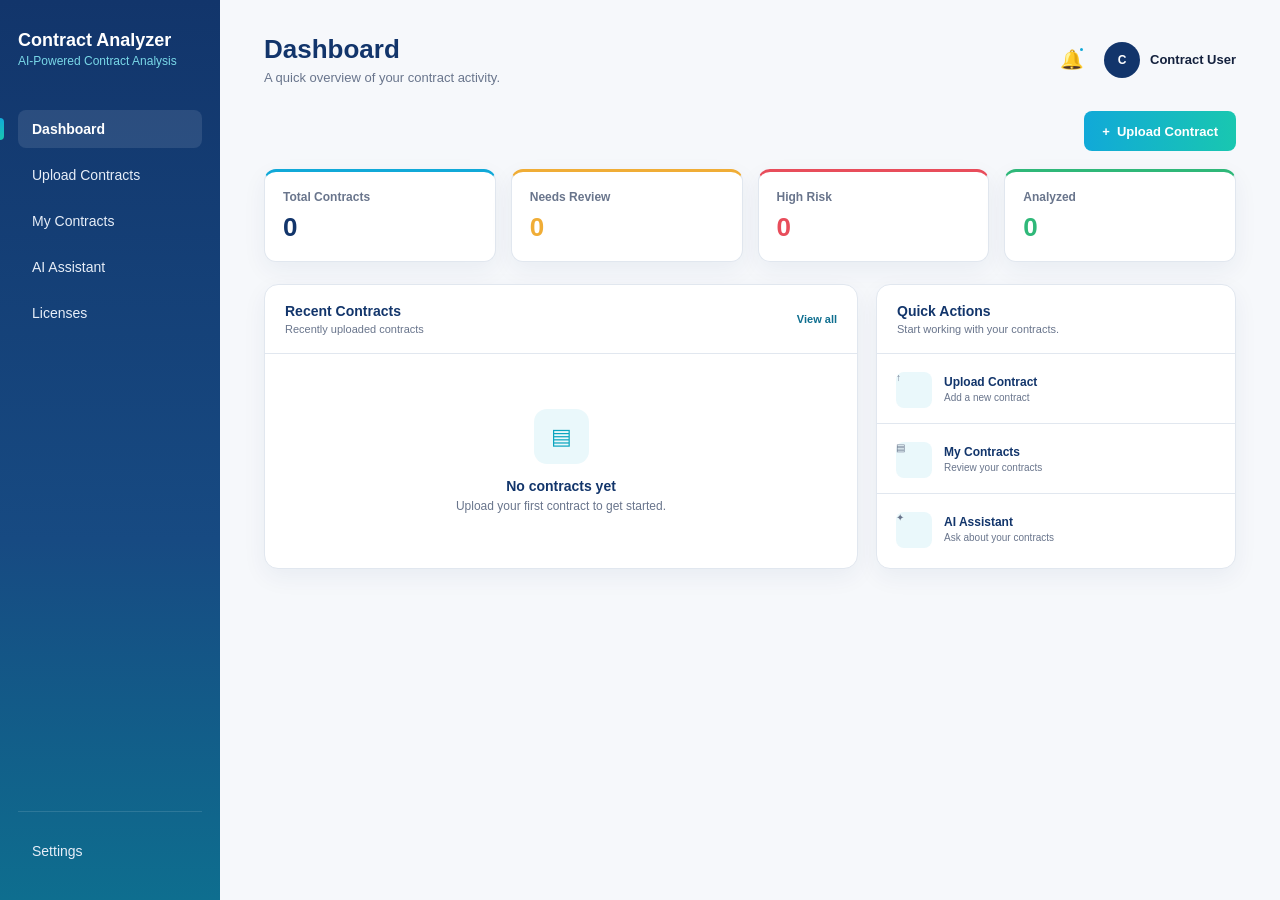
==== pages/dashboard.html @ ab863ce8 "first commit" ====
<!DOCTYPE html>
<html lang="en">
<head>
    <meta charset="UTF-8">
    <meta name="viewport" content="width=device-width, initial-scale=1.0">
    <title>Dashboard | Contract Analyzer</title>
    <link rel="stylesheet" href="../css/global.css">
    <link rel="stylesheet" href="../css/dashboard.css">
</head>
<body>

<div class="app-layout">

    <!-- ===== SIDEBAR ===== -->
    <aside class="sidebar">
        <div class="brand">
            <h2>Contract Analyzer</h2>
            <span>AI-Powered Contract Analysis</span>
        </div>

        <nav>
            <a href="dashboard.html" class="nav-link active">Dashboard</a>
            <a href="upload-contract.html" class="nav-link">Upload Contracts</a>
            <a href="my-contracts.html" class="nav-link">My Contracts</a>
            <a href="chatbot.html" class="nav-link">AI Assistant</a>
            <a href="license.html" class="nav-link">Licenses</a>
        </nav>

        <div class="sidebar-bottom">
            <a href="settings.html" class="nav-link">Settings</a>
        </div>
    </aside>

    <!-- ===== MAIN CONTENT ===== -->
    <main class="main-content">
        <div class="page-content">

            <!-- ===== HEADER ===== -->
            <header class="top-header">
                <div class="header-left">
                    <h1>Dashboard</h1>
                    <p>A quick overview of your contract activity.</p>
                </div>

                <div class="header-right">
                    <div class="notification">
                        🔔
                        <span class="notification-dot"></span>
                    </div>

                    <a href="settings.html" class="user-profile">
                        <div class="user-avatar" id="userAvatar">T</div>
                        <span id="userName">Contract User</span>
                    </a>
                </div>
            </header>

            <!-- everything below here is specific to the dashboard -->

            <div class="dashboard-heading">
                <a href="upload-contract.html" class="btn btn-primary">
                    <span>+</span> Upload Contract
                </a>
            </div>

            <!-- 4 KPI cards -->
            <div class="kpi-grid">

                <!-- each card is colored right here with "style", so you can see
                     exactly what color it is without checking a CSS file -->

                <div class="kpi-card" style="border-top-color: #11a9d8;">
                    <span>Total Contracts</span>
                    <strong id="totalContracts">0</strong>
                </div>

                <div class="kpi-card" style="border-top-color: var(--orange);">
                    <span>Needs Review</span>
                    <strong id="needsReview" style="color: var(--orange);">0</strong>
                </div>

                <div class="kpi-card" style="border-top-color: var(--red);">
                    <span>High Risk</span>
                    <strong id="highRisk" style="color: var(--red);">0</strong>
                </div>

                <div class="kpi-card" style="border-top-color: var(--green);">
                    <span>Analyzed</span>
                    <strong id="analyzedContracts" style="color: var(--green);">0</strong>
                </div>

            </div>

            <div class="dashboard-grid">

                <!-- recent contracts -->
                <div class="card recent-card">
                    <div class="card-header">
                        <div>
                            <h3>Recent Contracts</h3>
                            <p>Recently uploaded contracts</p>
                        </div>
                        <a href="my-contracts.html">View all</a>
                    </div>

                    <div id="recentContracts">
                        <!-- filled in by dashboard.js, this is just the fallback -->
                        <div class="empty-state">
                            <div class="empty-icon">▤</div>
                            <h3>No contracts yet</h3>
                            <p>Upload your first contract to get started.</p>
                        </div>
                    </div>
                </div>

                <!-- quick actions -->
                <div class="card actions-card">
                    <div class="card-header">
                        <div>
                            <h3>Quick Actions</h3>
                            <p>Start working with your contracts.</p>
                        </div>
                    </div>

                    <a href="upload-contract.html" class="action-row">
                        <span class="action-icon">↑</span>
                        <div>
                            <strong>Upload Contract</strong>
                            <span>Add a new contract</span>
                        </div>
                    </a>

                    <a href="my-contracts.html" class="action-row">
                        <span class="action-icon">▤</span>
                        <div>
                            <strong>My Contracts</strong>
                            <span>Review your contracts</span>
                        </div>
                    </a>

                    <a href="chatbot.html" class="action-row">
                        <span class="action-icon">✦</span>
                        <div>
                            <strong>AI Assistant</strong>
                            <span>Ask about your contracts</span>
                        </div>
                    </a>
                </div>

            </div>

        </div>
    </main>
</div>

<script src="../js/global.js"></script>
<script src="../js/dashboard.js"></script>
</body>
</html>
---- css/global.css ----
/* ============================================================
   GLOBAL.CSS
   Shared by every page: colors, base styles, the sidebar,
   the header, and reusable bits like buttons/cards/badges.
   Page-specific styles live in their own file (dashboard.css,
   settings.css, etc.) and just build on top of these.
   ============================================================ */

* {
    box-sizing: border-box;
    margin: 0;
    padding: 0;
}

/* Color palette + a couple of other design tokens.
   Keeping these as variables means we only change a color
   once here and it updates everywhere. */
:root {
    --navy: #12356b;
    --navy-dark: #0e2a54;
    --teal: #0e6e8f;
    --accent-start: #11a9d8;
    --accent-end: #19c7b0;

    --background: #f6f8fb;
    --white: #ffffff;
    --text: #14213d;
    --muted: #69758c;
    --border: #e1e7ef;

    --red: #e84d5b;
    --red-soft: #fff0f1;
    --orange: #f0ad36;
    --orange-soft: #fff6df;
    --green: #2fb879;
    --green-soft: #eaf8f0;
    --blue: #0ba5bf;
    --blue-soft: #eaf8fb;

    --shadow: 0 8px 24px rgba(18, 53, 107, 0.06);
}

html, body {
    height: 100%;
}

body {
    font-family: Arial, Helvetica, sans-serif;
    background-color: var(--background);
    color: var(--text);
}

a {
    text-decoration: none;
    color: inherit;
}

button, input, textarea, select {
    font-family: inherit;
}

button {
    cursor: pointer;
}

/* ============================================================
   PAGE LAYOUT
   Sidebar + main content, side by side. Both just sit in
   normal document flow, no fixed-position hacks needed.
   ============================================================ */

.app-layout {
    display: flex;
    min-height: 100vh;
}

.main-content {
    flex: 1;
    min-width: 0; /* stops content from pushing the page wider than the screen */
    padding: 34px 44px 48px;
}

.page-content {
    max-width: 1400px;
    margin: 0 auto;
}

/* ============================================================
   SIDEBAR
   ============================================================ */

.sidebar {
    width: 220px;
    flex-shrink: 0;
    min-height: 100vh;
    background: linear-gradient(180deg, var(--navy) 0%, #174a82 60%, var(--teal) 100%);
    color: white;
    padding: 30px 18px;
    display: flex;
    flex-direction: column;
}

.brand {
    margin-bottom: 42px;
}

.brand h2 {
    font-size: 18px;
    color: white;
}

.brand span {
    display: block;
    margin-top: 3px;
    font-size: 12px;
    color: #79d8e8;
}

.sidebar nav {
    display: flex;
    flex-direction: column;
    gap: 8px;
}

.nav-link {
    display: block;
    padding: 11px 14px;
    border-radius: 8px;
    font-size: 14px;
    color: #e7eef8;
    transition: 0.2s;
}

.nav-link:hover {
    background-color: rgba(255, 255, 255, 0.08);
}

/* the currently active page gets a highlighted background
   plus a little glowing bar on the left edge */
.nav-link.active {
    position: relative;
    background-color: rgba(255, 255, 255, 0.1);
    color: white;
    font-weight: 700;
}

.nav-link.active::before {
    content: "";
    position: absolute;
    left: -18px;
    top: 8px;
    bottom: 8px;
    width: 4px;
    border-radius: 0 4px 4px 0;
    background: linear-gradient(180deg, var(--accent-start), var(--accent-end));
}

.sidebar-bottom {
    margin-top: auto;
    padding-top: 20px;
    border-top: 1px solid rgba(255, 255, 255, 0.12);
}

/* ============================================================
   HEADER (top bar, sits above the page content)
   ============================================================ */

.top-header {
    display: flex;
    align-items: center;
    justify-content: space-between;
    gap: 20px;
    flex-wrap: wrap;
    margin-bottom: 26px;
}

.header-left h1 {
    color: var(--navy);
    font-size: 26px;
    margin-bottom: 5px;
}

.header-left p {
    color: var(--muted);
    font-size: 13px;
}

.header-right {
    display: flex;
    align-items: center;
    gap: 20px;
}

.notification {
    position: relative;
    font-size: 19px;
}

.notification-dot {
    position: absolute;
    top: -2px;
    right: -1px;
    width: 7px;
    height: 7px;
    border-radius: 50%;
    background-color: var(--accent-start);
    border: 2px solid var(--background);
}

.user-profile {
    display: flex;
    align-items: center;
    gap: 10px;
}

.user-avatar {
    width: 36px;
    height: 36px;
    border-radius: 50%;
    display: flex;
    align-items: center;
    justify-content: center;
    background-color: var(--navy);
    color: white;
    font-size: 12px;
    font-weight: 700;
}

.user-profile span {
    font-size: 13px;
    color: var(--text);
    font-weight: 600;
}

/* ============================================================
   REUSABLE BITS - buttons, cards, status badges, empty states
   Any page can just use these classes.
   ============================================================ */

.btn {
    height: 40px;
    padding: 0 18px;
    border-radius: 8px;
    border: none;
    font-size: 13px;
    font-weight: 600;
    display: inline-flex;
    align-items: center;
    justify-content: center;
    gap: 7px;
}

.btn-primary {
    background: linear-gradient(90deg, var(--accent-start), var(--accent-end));
    color: white;
}

.btn-primary:hover {
    opacity: 0.9;
}

.btn-secondary {
    background: white;
    color: var(--navy);
    border: 1px solid var(--border);
}

.btn-secondary:hover {
    background: #f8fafc;
}

.card {
    background: var(--white);
    border: 1px solid var(--border);
    border-radius: 14px;
    box-shadow: var(--shadow);
}

.status {
    display: inline-flex;
    align-items: center;
    padding: 6px 11px;
    border-radius: 18px;
    font-size: 11px;
    font-weight: 700;
}

.status-red {
    color: var(--red);
    background: var(--red-soft);
}

.status-orange {
    color: var(--orange);
    background: var(--orange-soft);
}

.status-green {
    color: var(--green);
    background: var(--green-soft);
}

.empty-state {
    text-align: center;
    padding: 55px 20px;
}

.empty-icon {
    width: 55px;
    height: 55px;
    margin: 0 auto 14px;
    border-radius: 13px;
    background: var(--blue-soft);
    color: var(--blue);
    display: flex;
    align-items: center;
    justify-content: center;
    font-size: 22px;
}

.empty-state h3 {
    color: var(--navy);
    font-size: 14px;
}

.empty-state p {
    color: var(--muted);
    font-size: 12px;
    margin-top: 5px;
}

/* ============================================================
   RESPONSIVE
   Below 850px we hide the sidebar to save space (a real app
   would swap this for a hamburger menu, but that's extra
   work for another day).
   ============================================================ */

@media (max-width: 850px) {
    .sidebar {
        display: none;
    }

    .main-content {
        padding: 22px 18px;
    }
}
---- css/dashboard.css ----
/* ============================================================
   DASHBOARD PAGE
   ============================================================ */

.dashboard-heading {
    display: flex;
    justify-content: flex-end;
    margin-bottom: 18px;
}

/* the 4 KPI cards at the top of the page */
.kpi-grid {
    display: grid;
    grid-template-columns: repeat(4, 1fr);
    gap: 15px;
    margin-bottom: 22px;
}

.kpi-card {
    background: white;
    border: 1px solid var(--border);
    border-top: 3px solid var(--navy); /* default color - each card overrides this inline in the HTML */
    border-radius: 12px;
    padding: 18px;
    box-shadow: var(--shadow);
}

.kpi-card span {
    display: block;
    margin-bottom: 8px;
    color: var(--muted);
    font-size: 12px;
    font-weight: 600;
}

.kpi-card strong {
    display: block;
    font-size: 26px;
    color: var(--navy); /* default color - overridden inline where needed */
}

/* recent contracts card + quick actions card, side by side */
.dashboard-grid {
    display: grid;
    grid-template-columns: 1.65fr 1fr;
    gap: 18px;
}

.card-header {
    padding: 18px 20px;
    display: flex;
    align-items: center;
    justify-content: space-between;
    border-bottom: 1px solid var(--border);
}

.card-header h3 {
    color: var(--navy);
    font-size: 14px;
}

.card-header p {
    color: var(--muted);
    font-size: 11px;
    margin-top: 4px;
}

.card-header a {
    color: var(--teal);
    font-size: 11px;
    font-weight: 600;
}

.action-row {
    display: flex;
    align-items: center;
    gap: 12px;
    padding: 15px 19px;
    border-bottom: 1px solid var(--border);
}

.action-row:last-child {
    border-bottom: none;
}

.action-row:hover {
    background: #fafbfd;
}

.action-icon {
    width: 36px;
    height: 36px;
    flex-shrink: 0; /* without this, the flex row can squash the box */
    border-radius: 8px;
    background: var(--blue-soft);
    color: var(--blue);
    display: flex;
    align-items: center;
    justify-content: center;
    font-size: 15px;
}

.action-row div {
    flex: 1;
}

.action-row strong {
    display: block;
    color: var(--navy);
    font-size: 12px;
}

.action-row span {
    display: block;
    color: var(--muted);
    font-size: 10px;
    margin-top: 3px;
}

/* one row in the "Recent Contracts" list */
.contract-row-mini {
    display: flex;
    align-items: center;
    justify-content: space-between;
    padding: 14px 20px;
    border-bottom: 1px solid var(--border);
}

.contract-row-mini:last-child {
    border-bottom: none;
}

.contract-row-mini strong {
    display: block;
    color: var(--text);
    font-size: 12px;
}

.contract-row-mini span {
    display: block;
    color: var(--muted);
    font-size: 10px;
    margin-top: 4px;
}

@media (max-width: 1050px) {
    .kpi-grid { grid-template-columns: repeat(2, 1fr); }
    .dashboard-grid { grid-template-columns: 1fr; }
}

@media (max-width: 600px) {
    .kpi-grid { grid-template-columns: 1fr; }
}
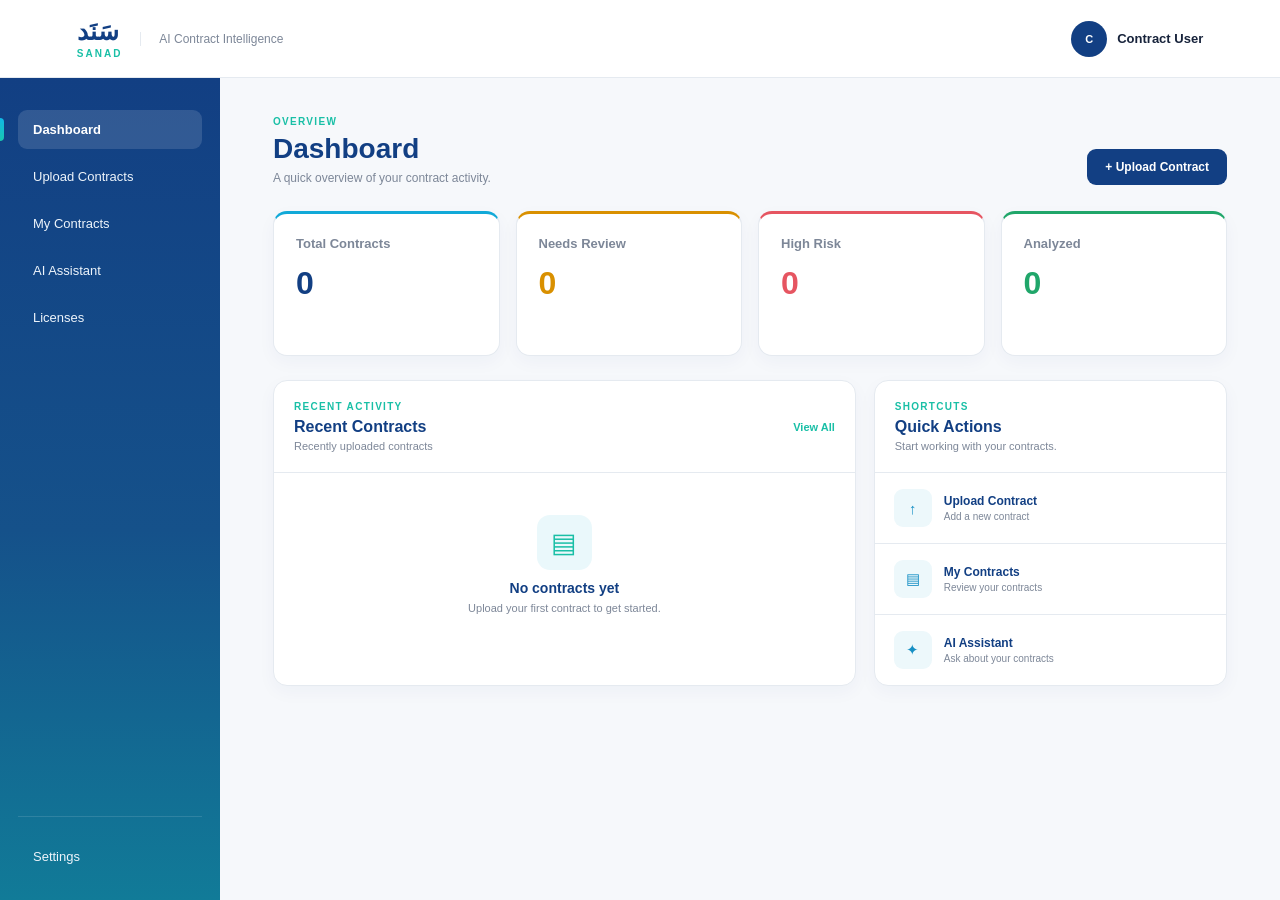
==== commit 089b090d: "Update SANAD UI and add review report page" ====
--- a/pages/dashboard.html
+++ b/pages/dashboard.html
@@ -1,159 +1,382 @@
 <!DOCTYPE html>
 <html lang="en">
+
 <head>
     <meta charset="UTF-8">
     <meta name="viewport" content="width=device-width, initial-scale=1.0">
-    <title>Dashboard | Contract Analyzer</title>
+
+    <title>Dashboard | SANAD</title>
+
     <link rel="stylesheet" href="../css/global.css">
     <link rel="stylesheet" href="../css/dashboard.css">
 </head>
+
 <body>
 
-<div class="app-layout">
-
-    <!-- ===== SIDEBAR ===== -->
-    <aside class="sidebar">
-        <div class="brand">
-            <h2>Contract Analyzer</h2>
-            <span>AI-Powered Contract Analysis</span>
+    <!-- =========================================
+         SANAD HEADER
+    ========================================== -->
+
+    <header class="sanad-header">
+
+        <div class="sanad-brand">
+
+            <div class="sanad-logo">
+                <h1>سَنَد</h1>
+                <span>SANAD</span>
+            </div>
+
+            <p>AI Contract Intelligence</p>
+
         </div>
 
-        <nav>
-            <a href="dashboard.html" class="nav-link active">Dashboard</a>
-            <a href="upload-contract.html" class="nav-link">Upload Contracts</a>
-            <a href="my-contracts.html" class="nav-link">My Contracts</a>
-            <a href="chatbot.html" class="nav-link">AI Assistant</a>
-            <a href="license.html" class="nav-link">Licenses</a>
-        </nav>
-
-        <div class="sidebar-bottom">
-            <a href="settings.html" class="nav-link">Settings</a>
+
+        <div class="sanad-user">
+
+            <div class="sanad-avatar" id="userAvatar">
+                JK
+            </div>
+
+            <span id="userName">
+                Jana Khalid
+            </span>
+
         </div>
-    </aside>
-
-    <!-- ===== MAIN CONTENT ===== -->
-    <main class="main-content">
-        <div class="page-content">
-
-            <!-- ===== HEADER ===== -->
-            <header class="top-header">
-                <div class="header-left">
-                    <h1>Dashboard</h1>
-                    <p>A quick overview of your contract activity.</p>
-                </div>
-
-                <div class="header-right">
-                    <div class="notification">
-                        🔔
-                        <span class="notification-dot"></span>
-                    </div>
-
-                    <a href="settings.html" class="user-profile">
-                        <div class="user-avatar" id="userAvatar">T</div>
-                        <span id="userName">Contract User</span>
+
+    </header>
+
+
+    <!-- =========================================
+         PAGE LAYOUT
+    ========================================== -->
+
+    <div class="dashboard-layout">
+
+
+        <!-- =====================================
+             SIDEBAR
+        ====================================== -->
+
+        <aside class="dashboard-sidebar">
+
+            <nav>
+
+                <a href="dashboard.html"
+                   class="side-link active">
+                    Dashboard
+                </a>
+
+
+                <a href="upload-contract.html"
+                   class="side-link">
+                    Upload Contracts
+                </a>
+
+
+                <a href="my-contracts.html"
+                   class="side-link">
+                    My Contracts
+                </a>
+
+
+                <a href="chatbot.html"
+                   class="side-link">
+                    AI Assistant
+                </a>
+
+
+                <a href="license.html"
+                   class="side-link">
+                    Licenses
+                </a>
+
+            </nav>
+
+
+            <div class="sidebar-bottom">
+
+                <a href="settings.html"
+                   class="side-link">
+                    Settings
+                </a>
+
+            </div>
+
+        </aside>
+
+
+        <!-- =====================================
+             MAIN CONTENT
+        ====================================== -->
+
+        <main class="dashboard-main">
+
+            <div class="dashboard-container">
+
+
+                <!-- =================================
+                     PAGE TITLE
+                ================================== -->
+
+                <section class="dashboard-title">
+
+                    <div>
+
+                        <span class="section-label">
+                            OVERVIEW
+                        </span>
+
+                        <h2>
+                            Dashboard
+                        </h2>
+
+                        <p>
+                            A quick overview of your contract activity.
+                        </p>
+
+                    </div>
+
+
+                    <a href="upload-contract.html"
+                       class="upload-button">
+                        + Upload Contract
                     </a>
-                </div>
-            </header>
-
-            <!-- everything below here is specific to the dashboard -->
-
-            <div class="dashboard-heading">
-                <a href="upload-contract.html" class="btn btn-primary">
-                    <span>+</span> Upload Contract
-                </a>
+
+                </section>
+
+
+                <!-- =================================
+                     KPI CARDS
+                ================================== -->
+
+                <section class="kpi-grid">
+
+
+                    <div class="kpi-card total-card">
+
+                        <span>
+                            Total Contracts
+                        </span>
+
+                        <strong id="totalContracts">
+                            0
+                        </strong>
+
+                    </div>
+
+
+                    <div class="kpi-card review-card">
+
+                        <span>
+                            Needs Review
+                        </span>
+
+                        <strong id="needsReview">
+                            0
+                        </strong>
+
+                    </div>
+
+
+                    <div class="kpi-card high-card">
+
+                        <span>
+                            High Risk
+                        </span>
+
+                        <strong id="highRisk">
+                            0
+                        </strong>
+
+                    </div>
+
+
+                    <div class="kpi-card analyzed-card">
+
+                        <span>
+                            Analyzed
+                        </span>
+
+                        <strong id="analyzedContracts">
+                            0
+                        </strong>
+
+                    </div>
+
+
+                </section>
+
+
+                <!-- =================================
+                     BOTTOM CONTENT
+                ================================== -->
+
+                <section class="dashboard-grid">
+
+
+                    <!-- =============================
+                         RECENT CONTRACTS
+                    ============================== -->
+
+                    <div class="card recent-card">
+
+                        <div class="card-header">
+
+                            <div>
+
+                                <span class="small-label">
+                                    RECENT ACTIVITY
+                                </span>
+
+                                <h3>
+                                    Recent Contracts
+                                </h3>
+
+                                <p>
+                                    Recently uploaded contracts
+                                </p>
+
+                            </div>
+
+
+                            <a href="my-contracts.html">
+                                View All
+                            </a>
+
+                        </div>
+
+
+                        <div id="recentContracts">
+
+                            <div class="empty-state">
+
+                                <div class="empty-icon">
+                                    ▤
+                                </div>
+
+                                <h3>
+                                    No contracts yet
+                                </h3>
+
+                                <p>
+                                    Upload your first contract to get started.
+                                </p>
+
+                            </div>
+
+                        </div>
+
+                    </div>
+
+
+                    <!-- =============================
+                         QUICK ACTIONS
+                    ============================== -->
+
+                    <div class="card actions-card">
+
+                        <div class="card-header">
+
+                            <div>
+
+                                <span class="small-label">
+                                    SHORTCUTS
+                                </span>
+
+                                <h3>
+                                    Quick Actions
+                                </h3>
+
+                                <p>
+                                    Start working with your contracts.
+                                </p>
+
+                            </div>
+
+                        </div>
+
+
+                        <a href="upload-contract.html"
+                           class="action-row">
+
+                            <span class="action-icon">
+                                ↑
+                            </span>
+
+                            <div>
+
+                                <strong>
+                                    Upload Contract
+                                </strong>
+
+                                <span>
+                                    Add a new contract
+                                </span>
+
+                            </div>
+
+                        </a>
+
+
+                        <a href="my-contracts.html"
+                           class="action-row">
+
+                            <span class="action-icon">
+                                ▤
+                            </span>
+
+                            <div>
+
+                                <strong>
+                                    My Contracts
+                                </strong>
+
+                                <span>
+                                    Review your contracts
+                                </span>
+
+                            </div>
+
+                        </a>
+
+
+                        <a href="chatbot.html"
+                           class="action-row">
+
+                            <span class="action-icon">
+                                ✦
+                            </span>
+
+                            <div>
+
+                                <strong>
+                                    AI Assistant
+                                </strong>
+
+                                <span>
+                                    Ask about your contracts
+                                </span>
+
+                            </div>
+
+                        </a>
+
+
+                    </div>
+
+                </section>
+
+
             </div>
 
-            <!-- 4 KPI cards -->
-            <div class="kpi-grid">
-
-                <!-- each card is colored right here with "style", so you can see
-                     exactly what color it is without checking a CSS file -->
-
-                <div class="kpi-card" style="border-top-color: #11a9d8;">
-                    <span>Total Contracts</span>
-                    <strong id="totalContracts">0</strong>
-                </div>
-
-                <div class="kpi-card" style="border-top-color: var(--orange);">
-                    <span>Needs Review</span>
-                    <strong id="needsReview" style="color: var(--orange);">0</strong>
-                </div>
-
-                <div class="kpi-card" style="border-top-color: var(--red);">
-                    <span>High Risk</span>
-                    <strong id="highRisk" style="color: var(--red);">0</strong>
-                </div>
-
-                <div class="kpi-card" style="border-top-color: var(--green);">
-                    <span>Analyzed</span>
-                    <strong id="analyzedContracts" style="color: var(--green);">0</strong>
-                </div>
-
-            </div>
-
-            <div class="dashboard-grid">
-
-                <!-- recent contracts -->
-                <div class="card recent-card">
-                    <div class="card-header">
-                        <div>
-                            <h3>Recent Contracts</h3>
-                            <p>Recently uploaded contracts</p>
-                        </div>
-                        <a href="my-contracts.html">View all</a>
-                    </div>
-
-                    <div id="recentContracts">
-                        <!-- filled in by dashboard.js, this is just the fallback -->
-                        <div class="empty-state">
-                            <div class="empty-icon">▤</div>
-                            <h3>No contracts yet</h3>
-                            <p>Upload your first contract to get started.</p>
-                        </div>
-                    </div>
-                </div>
-
-                <!-- quick actions -->
-                <div class="card actions-card">
-                    <div class="card-header">
-                        <div>
-                            <h3>Quick Actions</h3>
-                            <p>Start working with your contracts.</p>
-                        </div>
-                    </div>
-
-                    <a href="upload-contract.html" class="action-row">
-                        <span class="action-icon">↑</span>
-                        <div>
-                            <strong>Upload Contract</strong>
-                            <span>Add a new contract</span>
-                        </div>
-                    </a>
-
-                    <a href="my-contracts.html" class="action-row">
-                        <span class="action-icon">▤</span>
-                        <div>
-                            <strong>My Contracts</strong>
-                            <span>Review your contracts</span>
-                        </div>
-                    </a>
-
-                    <a href="chatbot.html" class="action-row">
-                        <span class="action-icon">✦</span>
-                        <div>
-                            <strong>AI Assistant</strong>
-                            <span>Ask about your contracts</span>
-                        </div>
-                    </a>
-                </div>
-
-            </div>
-
-        </div>
-    </main>
-</div>
-
-<script src="../js/global.js"></script>
-<script src="../js/dashboard.js"></script>
+        </main>
+
+    </div>
+
+
+    <script src="../js/global.js"></script>
+    <script src="../js/dashboard.js"></script>
+
 </body>
+
 </html>
--- a/css/dashboard.css
+++ b/css/dashboard.css
@@ -1,108 +1,469 @@
-/* ============================================================
-   DASHBOARD PAGE
-   ============================================================ */
-
-.dashboard-heading {
-    display: flex;
-    justify-content: flex-end;
-    margin-bottom: 18px;
-}
-
-/* the 4 KPI cards at the top of the page */
+/* =========================================
+   DASHBOARD COLORS
+========================================= */
+
+:root {
+    --navy: #123f83;
+    --blue: #168fc4;
+    --teal: #19bfa6;
+    --background: #f6f8fb;
+    --white: #ffffff;
+    --text: #17233b;
+    --muted: #7d8798;
+    --border: #e5eaf0;
+    --red: #e65561;
+    --orange: #d99000;
+    --green: #20a66a;
+}
+
+
+/* =========================================
+   GENERAL
+========================================= */
+
+* {
+    box-sizing: border-box;
+}
+
+html,
+body {
+    margin: 0;
+    width: 100%;
+    min-height: 100%;
+}
+
+body {
+    font-family: "Segoe UI", Arial, sans-serif;
+    background-color: var(--background);
+    color: var(--text);
+}
+
+
+/* =========================================
+   SANAD HEADER
+========================================= */
+
+.sanad-header {
+    width: 100%;
+    height: 78px;
+    padding: 0 6%;
+    display: flex;
+    align-items: center;
+    justify-content: space-between;
+    background-color: white;
+    border-bottom: 1px solid var(--border);
+    position: relative;
+    z-index: 10;
+}
+
+
+/* =========================================
+   BRAND
+========================================= */
+
+.sanad-brand {
+    display: flex;
+    align-items: center;
+    gap: 18px;
+}
+
+
+.sanad-logo h1 {
+    margin: 0;
+    color: var(--navy);
+    font-size: 25px;
+    line-height: 1.1;
+}
+
+
+.sanad-logo span {
+    display: block;
+    margin-top: 2px;
+    color: var(--teal);
+    font-size: 10px;
+    font-weight: 600;
+    letter-spacing: 2px;
+}
+
+
+.sanad-brand > p {
+    margin: 0;
+    padding-left: 18px;
+    border-left: 1px solid var(--border);
+    color: var(--muted);
+    font-size: 12px;
+}
+
+
+/* =========================================
+   USER
+========================================= */
+
+.sanad-user {
+    display: flex;
+    align-items: center;
+    gap: 10px;
+    color: var(--text);
+    font-size: 13px;
+    font-weight: 600;
+}
+
+
+.sanad-avatar {
+    width: 36px;
+    height: 36px;
+    display: flex;
+    align-items: center;
+    justify-content: center;
+    border-radius: 50%;
+    background-color: var(--navy);
+    color: white;
+    font-size: 11px;
+    font-weight: 700;
+}
+
+
+/* =========================================
+   PAGE LAYOUT
+========================================= */
+
+.dashboard-layout {
+    min-height: calc(100vh - 78px);
+    display: flex;
+}
+
+
+/* =========================================
+   SIDEBAR
+========================================= */
+
+.dashboard-sidebar {
+    width: 220px;
+    flex-shrink: 0;
+    min-height: calc(100vh - 78px);
+    padding: 32px 18px 24px;
+    display: flex;
+    flex-direction: column;
+    background: linear-gradient( 180deg, #123f83 0%, #15518a 55%, #117b98 100% );
+}
+
+
+    .dashboard-sidebar nav {
+        display: flex;
+        flex-direction: column;
+        gap: 8px;
+    }
+
+
+.side-link {
+    position: relative;
+    display: block;
+    padding: 12px 15px;
+    border-radius: 9px;
+    color: #edf4fb;
+    font-size: 13px;
+    font-weight: 500;
+    text-decoration: none;
+    transition: 0.2s ease;
+}
+
+
+    .side-link:hover {
+        background-color: rgba( 255, 255, 255, 0.08 );
+        color: white;
+    }
+
+
+    .side-link.active {
+        background-color: rgba( 255, 255, 255, 0.13 );
+        color: white;
+        font-weight: 700;
+    }
+
+
+        .side-link.active::before {
+            content: "";
+            position: absolute;
+            left: -18px;
+            top: 8px;
+            bottom: 8px;
+            width: 4px;
+            border-radius: 0 4px 4px 0;
+            background: linear-gradient( 180deg, #11b7e6, #19c7b0 );
+        }
+
+
+.sidebar-bottom {
+    margin-top: auto;
+    padding-top: 20px;
+    border-top: 1px solid rgba( 255, 255, 255, 0.12 );
+}
+
+
+/* =========================================
+   MAIN
+========================================= */
+
+.dashboard-main {
+    flex: 1;
+    min-width: 0;
+    background-color: var(--background);
+}
+
+
+.dashboard-container {
+    width: min(1160px, 90%);
+    margin: 0 auto;
+    padding: 38px 0 70px;
+}
+
+
+/* =========================================
+   DASHBOARD TITLE
+========================================= */
+
+.dashboard-title {
+    margin-bottom: 26px;
+    display: flex;
+    align-items: flex-end;
+    justify-content: space-between;
+    gap: 20px;
+}
+
+
+.section-label,
+.small-label {
+    display: block;
+    margin-bottom: 6px;
+    color: var(--teal);
+    font-size: 10px;
+    font-weight: 800;
+    letter-spacing: 1.3px;
+}
+
+
+.dashboard-title h2 {
+    margin: 0 0 6px;
+    color: var(--navy);
+    font-size: 28px;
+}
+
+
+.dashboard-title p {
+    margin: 0;
+    color: var(--muted);
+    font-size: 12px;
+}
+
+
+/* =========================================
+   UPLOAD BUTTON
+========================================= */
+
+.upload-button {
+    padding: 11px 18px;
+    border-radius: 9px;
+    background-color: var(--navy);
+    color: white;
+    font-size: 12px;
+    font-weight: 700;
+    text-decoration: none;
+    transition: all 0.25s ease;
+}
+
+
+    .upload-button:hover {
+        background: linear-gradient( 90deg, #1553b8, #0aa9d6, #19cfa3 );
+        transform: translateY(-2px);
+        box-shadow: 0 6px 16px rgba(10, 169, 187, 0.18);
+    }
+
+
+/* =========================================
+   KPI GRID
+========================================= */
+
 .kpi-grid {
     display: grid;
     grid-template-columns: repeat(4, 1fr);
-    gap: 15px;
-    margin-bottom: 22px;
-}
+    gap: 16px;
+    margin-bottom: 24px;
+}
+
 
 .kpi-card {
-    background: white;
+    min-height: 145px;
+    padding: 22px;
+    background-color: white;
     border: 1px solid var(--border);
-    border-top: 3px solid var(--navy); /* default color - each card overrides this inline in the HTML */
-    border-radius: 12px;
-    padding: 18px;
-    box-shadow: var(--shadow);
-}
-
-.kpi-card span {
-    display: block;
-    margin-bottom: 8px;
-    color: var(--muted);
-    font-size: 12px;
-    font-weight: 600;
-}
-
-.kpi-card strong {
-    display: block;
-    font-size: 26px;
-    color: var(--navy); /* default color - overridden inline where needed */
-}
-
-/* recent contracts card + quick actions card, side by side */
+    border-top: 3px solid var(--navy);
+    border-radius: 14px;
+    box-shadow: 0 6px 18px rgba(18, 63, 131, 0.04);
+}
+
+
+    .kpi-card span {
+        display: block;
+        margin-bottom: 14px;
+        color: var(--muted);
+        font-size: 13px;
+        font-weight: 600;
+    }
+
+
+    .kpi-card strong {
+        display: block;
+        color: var(--navy);
+        font-size: 32px;
+        font-weight: 700;
+    }
+
+
+/* KPI COLORS */
+
+.total-card {
+    border-top-color: #11a9d8;
+}
+
+
+.review-card {
+    border-top-color: var(--orange);
+}
+
+
+    .review-card strong {
+        color: var(--orange);
+    }
+
+
+.high-card {
+    border-top-color: var(--red);
+}
+
+
+    .high-card strong {
+        color: var(--red);
+    }
+
+
+.analyzed-card {
+    border-top-color: var(--green);
+}
+
+
+    .analyzed-card strong {
+        color: var(--green);
+    }
+
+
+/* =========================================
+   DASHBOARD GRID
+========================================= */
+
 .dashboard-grid {
     display: grid;
     grid-template-columns: 1.65fr 1fr;
     gap: 18px;
 }
 
+
+/* =========================================
+   CARDS
+========================================= */
+
+.card {
+    overflow: hidden;
+    background-color: white;
+    border: 1px solid var(--border);
+    border-radius: 14px;
+    box-shadow: 0 6px 18px rgba(18, 63, 131, 0.04);
+}
+
+
+/* =========================================
+   CARD HEADER
+========================================= */
+
 .card-header {
-    padding: 18px 20px;
+    padding: 20px;
     display: flex;
     align-items: center;
     justify-content: space-between;
     border-bottom: 1px solid var(--border);
 }
 
-.card-header h3 {
-    color: var(--navy);
-    font-size: 14px;
-}
-
-.card-header p {
-    color: var(--muted);
-    font-size: 11px;
-    margin-top: 4px;
-}
-
-.card-header a {
-    color: var(--teal);
-    font-size: 11px;
-    font-weight: 600;
-}
+
+    .card-header h3 {
+        margin: 0;
+        color: var(--navy);
+        font-size: 16px;
+    }
+
+
+    .card-header p {
+        margin: 4px 0 0;
+        color: var(--muted);
+        font-size: 11px;
+    }
+
+
+    .card-header a {
+        color: var(--teal);
+        font-size: 11px;
+        font-weight: 700;
+        text-decoration: none;
+    }
+
+
+        .card-header a:hover {
+            text-decoration: underline;
+        }
+
+
+/* =========================================
+   QUICK ACTIONS
+========================================= */
 
 .action-row {
+    padding: 16px 19px;
     display: flex;
     align-items: center;
     gap: 12px;
-    padding: 15px 19px;
     border-bottom: 1px solid var(--border);
-}
-
-.action-row:last-child {
-    border-bottom: none;
-}
-
-.action-row:hover {
-    background: #fafbfd;
-}
+    color: inherit;
+    text-decoration: none;
+    transition: background-color 0.2s ease;
+}
+
+
+    .action-row:last-child {
+        border-bottom: none;
+    }
+
+
+    .action-row:hover {
+        background-color: #fafcff;
+    }
+
 
 .action-icon {
-    width: 36px;
-    height: 36px;
-    flex-shrink: 0; /* without this, the flex row can squash the box */
-    border-radius: 8px;
-    background: var(--blue-soft);
+    width: 38px;
+    height: 38px;
+    flex-shrink: 0;
+    display: flex;
+    align-items: center;
+    justify-content: center;
+    border-radius: 9px;
+    background-color: #edf8fb;
     color: var(--blue);
-    display: flex;
-    align-items: center;
-    justify-content: center;
     font-size: 15px;
 }
+
 
 .action-row div {
     flex: 1;
 }
+
 
 .action-row strong {
     display: block;
@@ -110,44 +471,157 @@
     font-size: 12px;
 }
 
-.action-row span {
+
+.action-row div span {
     display: block;
+    margin-top: 3px;
     color: var(--muted);
     font-size: 10px;
-    margin-top: 3px;
-}
-
-/* one row in the "Recent Contracts" list */
+}
+
+
+/* =========================================
+   RECENT CONTRACTS
+========================================= */
+
 .contract-row-mini {
+    min-height: 65px;
+    padding: 14px 20px;
     display: flex;
     align-items: center;
     justify-content: space-between;
-    padding: 14px 20px;
+    gap: 15px;
     border-bottom: 1px solid var(--border);
 }
 
-.contract-row-mini:last-child {
-    border-bottom: none;
-}
-
-.contract-row-mini strong {
-    display: block;
-    color: var(--text);
-    font-size: 12px;
-}
-
-.contract-row-mini span {
-    display: block;
+
+    .contract-row-mini:last-child {
+        border-bottom: none;
+    }
+
+
+    .contract-row-mini strong {
+        display: block;
+        color: var(--navy);
+        font-size: 12px;
+    }
+
+
+    .contract-row-mini div span {
+        display: block;
+        margin-top: 4px;
+        color: var(--muted);
+        font-size: 10px;
+    }
+
+
+/* =========================================
+   RISK STATUS
+========================================= */
+
+.status {
+    padding: 6px 10px;
+    border-radius: 18px;
+    font-size: 10px !important;
+    font-weight: 700;
+}
+
+
+.status-red {
+    background-color: #fff1f2;
+    color: var(--red) !important;
+}
+
+
+.status-orange {
+    background-color: #fff7e8;
+    color: #b37a1c !important;
+}
+
+
+.status-green {
+    background-color: #ecf9f2;
+    color: var(--green) !important;
+}
+
+
+/* =========================================
+   EMPTY STATE
+========================================= */
+
+.empty-state {
+    padding: 42px 20px;
+    text-align: center;
+}
+
+
+.empty-icon {
+    margin-bottom: 10px;
+    color: var(--teal);
+    font-size: 27px;
+}
+
+
+.empty-state h3 {
+    margin: 0 0 6px;
+    color: var(--navy);
+    font-size: 14px;
+}
+
+
+.empty-state p {
+    margin: 0;
     color: var(--muted);
-    font-size: 10px;
-    margin-top: 4px;
-}
+    font-size: 11px;
+}
+
+
+/* =========================================
+   RESPONSIVE
+========================================= */
 
 @media (max-width: 1050px) {
-    .kpi-grid { grid-template-columns: repeat(2, 1fr); }
-    .dashboard-grid { grid-template-columns: 1fr; }
-}
-
-@media (max-width: 600px) {
-    .kpi-grid { grid-template-columns: 1fr; }
-}+
+    .kpi-grid {
+        grid-template-columns: repeat(2, 1fr);
+    }
+
+
+    .dashboard-grid {
+        grid-template-columns: 1fr;
+    }
+}
+
+
+@media (max-width: 650px) {
+
+    .sanad-header {
+        padding: 0 4%;
+    }
+
+
+    .sanad-brand > p {
+        display: none;
+    }
+
+
+    .dashboard-sidebar {
+        display: none;
+    }
+
+
+    .dashboard-container {
+        width: 92%;
+    }
+
+
+    .dashboard-title {
+        align-items: flex-start;
+        flex-direction: column;
+    }
+
+
+    .kpi-grid {
+        grid-template-columns: 1fr;
+    }
+}
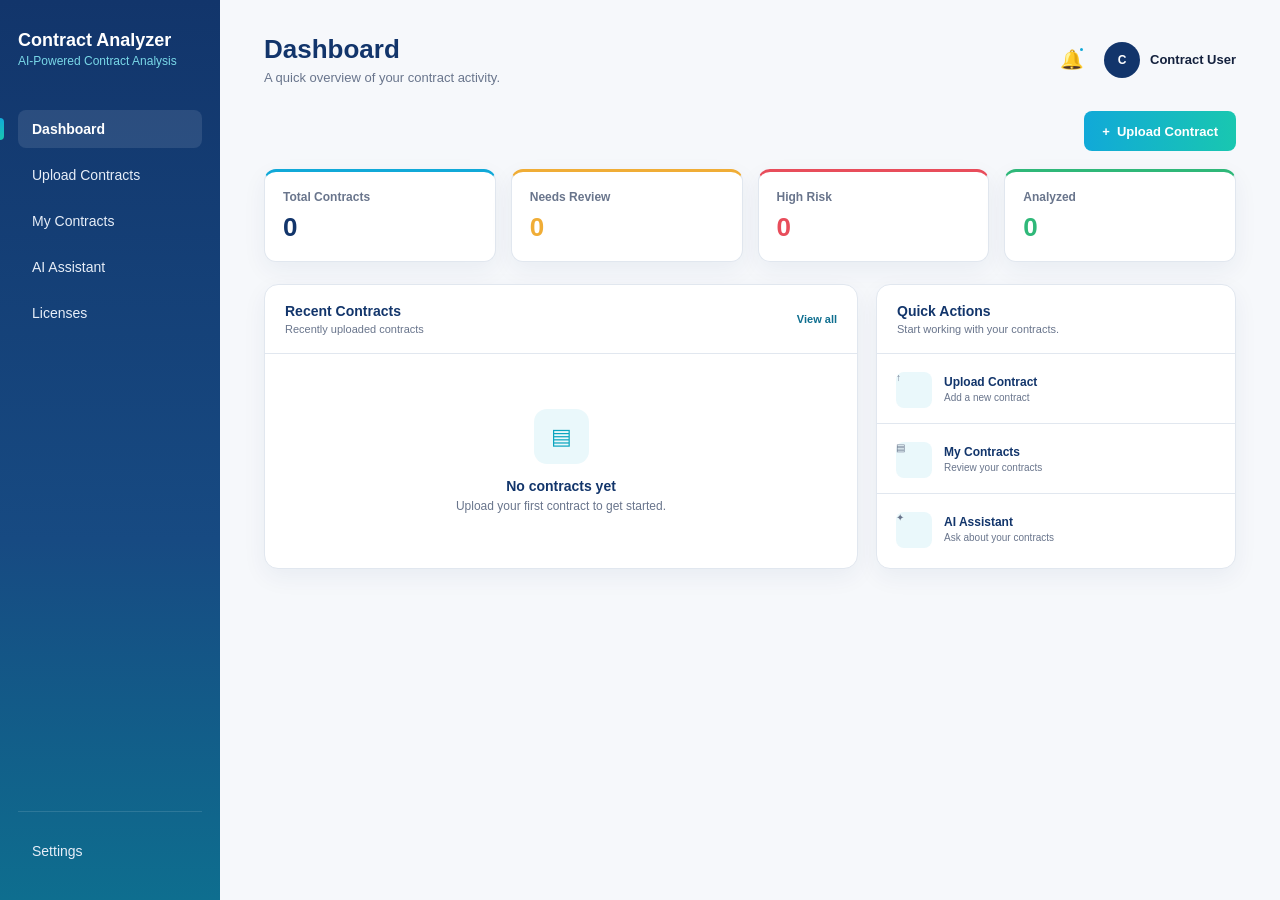
==== commit 814dadf0: "Revert accidental SANAD UI changes from main" ====
--- a/pages/dashboard.html
+++ b/pages/dashboard.html
@@ -1,382 +1,159 @@
 <!DOCTYPE html>
 <html lang="en">
-
 <head>
     <meta charset="UTF-8">
     <meta name="viewport" content="width=device-width, initial-scale=1.0">
-
-    <title>Dashboard | SANAD</title>
-
+    <title>Dashboard | Contract Analyzer</title>
     <link rel="stylesheet" href="../css/global.css">
     <link rel="stylesheet" href="../css/dashboard.css">
 </head>
-
 <body>
 
-    <!-- =========================================
-         SANAD HEADER
-    ========================================== -->
+<div class="app-layout">
 
-    <header class="sanad-header">
+    <!-- ===== SIDEBAR ===== -->
+    <aside class="sidebar">
+        <div class="brand">
+            <h2>Contract Analyzer</h2>
+            <span>AI-Powered Contract Analysis</span>
+        </div>
 
-        <div class="sanad-brand">
+        <nav>
+            <a href="dashboard.html" class="nav-link active">Dashboard</a>
+            <a href="upload-contract.html" class="nav-link">Upload Contracts</a>
+            <a href="my-contracts.html" class="nav-link">My Contracts</a>
+            <a href="chatbot.html" class="nav-link">AI Assistant</a>
+            <a href="license.html" class="nav-link">Licenses</a>
+        </nav>
 
-            <div class="sanad-logo">
-                <h1>سَنَد</h1>
-                <span>SANAD</span>
+        <div class="sidebar-bottom">
+            <a href="settings.html" class="nav-link">Settings</a>
+        </div>
+    </aside>
+
+    <!-- ===== MAIN CONTENT ===== -->
+    <main class="main-content">
+        <div class="page-content">
+
+            <!-- ===== HEADER ===== -->
+            <header class="top-header">
+                <div class="header-left">
+                    <h1>Dashboard</h1>
+                    <p>A quick overview of your contract activity.</p>
+                </div>
+
+                <div class="header-right">
+                    <div class="notification">
+                        🔔
+                        <span class="notification-dot"></span>
+                    </div>
+
+                    <a href="settings.html" class="user-profile">
+                        <div class="user-avatar" id="userAvatar">T</div>
+                        <span id="userName">Contract User</span>
+                    </a>
+                </div>
+            </header>
+
+            <!-- everything below here is specific to the dashboard -->
+
+            <div class="dashboard-heading">
+                <a href="upload-contract.html" class="btn btn-primary">
+                    <span>+</span> Upload Contract
+                </a>
             </div>
 
-            <p>AI Contract Intelligence</p>
+            <!-- 4 KPI cards -->
+            <div class="kpi-grid">
 
-        </div>
+                <!-- each card is colored right here with "style", so you can see
+                     exactly what color it is without checking a CSS file -->
 
+                <div class="kpi-card" style="border-top-color: #11a9d8;">
+                    <span>Total Contracts</span>
+                    <strong id="totalContracts">0</strong>
+                </div>
 
-        <div class="sanad-user">
+                <div class="kpi-card" style="border-top-color: var(--orange);">
+                    <span>Needs Review</span>
+                    <strong id="needsReview" style="color: var(--orange);">0</strong>
+                </div>
 
-            <div class="sanad-avatar" id="userAvatar">
-                JK
-            </div>
+                <div class="kpi-card" style="border-top-color: var(--red);">
+                    <span>High Risk</span>
+                    <strong id="highRisk" style="color: var(--red);">0</strong>
+                </div>
 
-            <span id="userName">
-                Jana Khalid
-            </span>
-
-        </div>
-
-    </header>
-
-
-    <!-- =========================================
-         PAGE LAYOUT
-    ========================================== -->
-
-    <div class="dashboard-layout">
-
-
-        <!-- =====================================
-             SIDEBAR
-        ====================================== -->
-
-        <aside class="dashboard-sidebar">
-
-            <nav>
-
-                <a href="dashboard.html"
-                   class="side-link active">
-                    Dashboard
-                </a>
-
-
-                <a href="upload-contract.html"
-                   class="side-link">
-                    Upload Contracts
-                </a>
-
-
-                <a href="my-contracts.html"
-                   class="side-link">
-                    My Contracts
-                </a>
-
-
-                <a href="chatbot.html"
-                   class="side-link">
-                    AI Assistant
-                </a>
-
-
-                <a href="license.html"
-                   class="side-link">
-                    Licenses
-                </a>
-
-            </nav>
-
-
-            <div class="sidebar-bottom">
-
-                <a href="settings.html"
-                   class="side-link">
-                    Settings
-                </a>
+                <div class="kpi-card" style="border-top-color: var(--green);">
+                    <span>Analyzed</span>
+                    <strong id="analyzedContracts" style="color: var(--green);">0</strong>
+                </div>
 
             </div>
 
-        </aside>
+            <div class="dashboard-grid">
 
-
-        <!-- =====================================
-             MAIN CONTENT
-        ====================================== -->
-
-        <main class="dashboard-main">
-
-            <div class="dashboard-container">
-
-
-                <!-- =================================
-                     PAGE TITLE
-                ================================== -->
-
-                <section class="dashboard-title">
-
-                    <div>
-
-                        <span class="section-label">
-                            OVERVIEW
-                        </span>
-
-                        <h2>
-                            Dashboard
-                        </h2>
-
-                        <p>
-                            A quick overview of your contract activity.
-                        </p>
-
+                <!-- recent contracts -->
+                <div class="card recent-card">
+                    <div class="card-header">
+                        <div>
+                            <h3>Recent Contracts</h3>
+                            <p>Recently uploaded contracts</p>
+                        </div>
+                        <a href="my-contracts.html">View all</a>
                     </div>
 
+                    <div id="recentContracts">
+                        <!-- filled in by dashboard.js, this is just the fallback -->
+                        <div class="empty-state">
+                            <div class="empty-icon">▤</div>
+                            <h3>No contracts yet</h3>
+                            <p>Upload your first contract to get started.</p>
+                        </div>
+                    </div>
+                </div>
 
-                    <a href="upload-contract.html"
-                       class="upload-button">
-                        + Upload Contract
+                <!-- quick actions -->
+                <div class="card actions-card">
+                    <div class="card-header">
+                        <div>
+                            <h3>Quick Actions</h3>
+                            <p>Start working with your contracts.</p>
+                        </div>
+                    </div>
+
+                    <a href="upload-contract.html" class="action-row">
+                        <span class="action-icon">↑</span>
+                        <div>
+                            <strong>Upload Contract</strong>
+                            <span>Add a new contract</span>
+                        </div>
                     </a>
 
-                </section>
+                    <a href="my-contracts.html" class="action-row">
+                        <span class="action-icon">▤</span>
+                        <div>
+                            <strong>My Contracts</strong>
+                            <span>Review your contracts</span>
+                        </div>
+                    </a>
 
-
-                <!-- =================================
-                     KPI CARDS
-                ================================== -->
-
-                <section class="kpi-grid">
-
-
-                    <div class="kpi-card total-card">
-
-                        <span>
-                            Total Contracts
-                        </span>
-
-                        <strong id="totalContracts">
-                            0
-                        </strong>
-
-                    </div>
-
-
-                    <div class="kpi-card review-card">
-
-                        <span>
-                            Needs Review
-                        </span>
-
-                        <strong id="needsReview">
-                            0
-                        </strong>
-
-                    </div>
-
-
-                    <div class="kpi-card high-card">
-
-                        <span>
-                            High Risk
-                        </span>
-
-                        <strong id="highRisk">
-                            0
-                        </strong>
-
-                    </div>
-
-
-                    <div class="kpi-card analyzed-card">
-
-                        <span>
-                            Analyzed
-                        </span>
-
-                        <strong id="analyzedContracts">
-                            0
-                        </strong>
-
-                    </div>
-
-
-                </section>
-
-
-                <!-- =================================
-                     BOTTOM CONTENT
-                ================================== -->
-
-                <section class="dashboard-grid">
-
-
-                    <!-- =============================
-                         RECENT CONTRACTS
-                    ============================== -->
-
-                    <div class="card recent-card">
-
-                        <div class="card-header">
-
-                            <div>
-
-                                <span class="small-label">
-                                    RECENT ACTIVITY
-                                </span>
-
-                                <h3>
-                                    Recent Contracts
-                                </h3>
-
-                                <p>
-                                    Recently uploaded contracts
-                                </p>
-
-                            </div>
-
-
-                            <a href="my-contracts.html">
-                                View All
-                            </a>
-
+                    <a href="chatbot.html" class="action-row">
+                        <span class="action-icon">✦</span>
+                        <div>
+                            <strong>AI Assistant</strong>
+                            <span>Ask about your contracts</span>
                         </div>
-
-
-                        <div id="recentContracts">
-
-                            <div class="empty-state">
-
-                                <div class="empty-icon">
-                                    ▤
-                                </div>
-
-                                <h3>
-                                    No contracts yet
-                                </h3>
-
-                                <p>
-                                    Upload your first contract to get started.
-                                </p>
-
-                            </div>
-
-                        </div>
-
-                    </div>
-
-
-                    <!-- =============================
-                         QUICK ACTIONS
-                    ============================== -->
-
-                    <div class="card actions-card">
-
-                        <div class="card-header">
-
-                            <div>
-
-                                <span class="small-label">
-                                    SHORTCUTS
-                                </span>
-
-                                <h3>
-                                    Quick Actions
-                                </h3>
-
-                                <p>
-                                    Start working with your contracts.
-                                </p>
-
-                            </div>
-
-                        </div>
-
-
-                        <a href="upload-contract.html"
-                           class="action-row">
-
-                            <span class="action-icon">
-                                ↑
-                            </span>
-
-                            <div>
-
-                                <strong>
-                                    Upload Contract
-                                </strong>
-
-                                <span>
-                                    Add a new contract
-                                </span>
-
-                            </div>
-
-                        </a>
-
-
-                        <a href="my-contracts.html"
-                           class="action-row">
-
-                            <span class="action-icon">
-                                ▤
-                            </span>
-
-                            <div>
-
-                                <strong>
-                                    My Contracts
-                                </strong>
-
-                                <span>
-                                    Review your contracts
-                                </span>
-
-                            </div>
-
-                        </a>
-
-
-                        <a href="chatbot.html"
-                           class="action-row">
-
-                            <span class="action-icon">
-                                ✦
-                            </span>
-
-                            <div>
-
-                                <strong>
-                                    AI Assistant
-                                </strong>
-
-                                <span>
-                                    Ask about your contracts
-                                </span>
-
-                            </div>
-
-                        </a>
-
-
-                    </div>
-
-                </section>
-
+                    </a>
+                </div>
 
             </div>
 
-        </main>
+        </div>
+    </main>
+</div>
 
-    </div>
-
-
-    <script src="../js/global.js"></script>
-    <script src="../js/dashboard.js"></script>
-
+<script src="../js/global.js"></script>
+<script src="../js/dashboard.js"></script>
 </body>
-
 </html>
--- a/css/dashboard.css
+++ b/css/dashboard.css
@@ -1,469 +1,108 @@
-/* =========================================
-   DASHBOARD COLORS
-========================================= */
+/* ============================================================
+   DASHBOARD PAGE
+   ============================================================ */
 
-:root {
-    --navy: #123f83;
-    --blue: #168fc4;
-    --teal: #19bfa6;
-    --background: #f6f8fb;
-    --white: #ffffff;
-    --text: #17233b;
-    --muted: #7d8798;
-    --border: #e5eaf0;
-    --red: #e65561;
-    --orange: #d99000;
-    --green: #20a66a;
+.dashboard-heading {
+    display: flex;
+    justify-content: flex-end;
+    margin-bottom: 18px;
 }
 
-
-/* =========================================
-   GENERAL
-========================================= */
-
-* {
-    box-sizing: border-box;
+/* the 4 KPI cards at the top of the page */
+.kpi-grid {
+    display: grid;
+    grid-template-columns: repeat(4, 1fr);
+    gap: 15px;
+    margin-bottom: 22px;
 }
 
-html,
-body {
-    margin: 0;
-    width: 100%;
-    min-height: 100%;
+.kpi-card {
+    background: white;
+    border: 1px solid var(--border);
+    border-top: 3px solid var(--navy); /* default color - each card overrides this inline in the HTML */
+    border-radius: 12px;
+    padding: 18px;
+    box-shadow: var(--shadow);
 }
 
-body {
-    font-family: "Segoe UI", Arial, sans-serif;
-    background-color: var(--background);
-    color: var(--text);
-}
-
-
-/* =========================================
-   SANAD HEADER
-========================================= */
-
-.sanad-header {
-    width: 100%;
-    height: 78px;
-    padding: 0 6%;
-    display: flex;
-    align-items: center;
-    justify-content: space-between;
-    background-color: white;
-    border-bottom: 1px solid var(--border);
-    position: relative;
-    z-index: 10;
-}
-
-
-/* =========================================
-   BRAND
-========================================= */
-
-.sanad-brand {
-    display: flex;
-    align-items: center;
-    gap: 18px;
-}
-
-
-.sanad-logo h1 {
-    margin: 0;
-    color: var(--navy);
-    font-size: 25px;
-    line-height: 1.1;
-}
-
-
-.sanad-logo span {
+.kpi-card span {
     display: block;
-    margin-top: 2px;
-    color: var(--teal);
-    font-size: 10px;
-    font-weight: 600;
-    letter-spacing: 2px;
-}
-
-
-.sanad-brand > p {
-    margin: 0;
-    padding-left: 18px;
-    border-left: 1px solid var(--border);
+    margin-bottom: 8px;
     color: var(--muted);
     font-size: 12px;
-}
-
-
-/* =========================================
-   USER
-========================================= */
-
-.sanad-user {
-    display: flex;
-    align-items: center;
-    gap: 10px;
-    color: var(--text);
-    font-size: 13px;
     font-weight: 600;
 }
 
-
-.sanad-avatar {
-    width: 36px;
-    height: 36px;
-    display: flex;
-    align-items: center;
-    justify-content: center;
-    border-radius: 50%;
-    background-color: var(--navy);
-    color: white;
-    font-size: 11px;
-    font-weight: 700;
+.kpi-card strong {
+    display: block;
+    font-size: 26px;
+    color: var(--navy); /* default color - overridden inline where needed */
 }
 
-
-/* =========================================
-   PAGE LAYOUT
-========================================= */
-
-.dashboard-layout {
-    min-height: calc(100vh - 78px);
-    display: flex;
-}
-
-
-/* =========================================
-   SIDEBAR
-========================================= */
-
-.dashboard-sidebar {
-    width: 220px;
-    flex-shrink: 0;
-    min-height: calc(100vh - 78px);
-    padding: 32px 18px 24px;
-    display: flex;
-    flex-direction: column;
-    background: linear-gradient( 180deg, #123f83 0%, #15518a 55%, #117b98 100% );
-}
-
-
-    .dashboard-sidebar nav {
-        display: flex;
-        flex-direction: column;
-        gap: 8px;
-    }
-
-
-.side-link {
-    position: relative;
-    display: block;
-    padding: 12px 15px;
-    border-radius: 9px;
-    color: #edf4fb;
-    font-size: 13px;
-    font-weight: 500;
-    text-decoration: none;
-    transition: 0.2s ease;
-}
-
-
-    .side-link:hover {
-        background-color: rgba( 255, 255, 255, 0.08 );
-        color: white;
-    }
-
-
-    .side-link.active {
-        background-color: rgba( 255, 255, 255, 0.13 );
-        color: white;
-        font-weight: 700;
-    }
-
-
-        .side-link.active::before {
-            content: "";
-            position: absolute;
-            left: -18px;
-            top: 8px;
-            bottom: 8px;
-            width: 4px;
-            border-radius: 0 4px 4px 0;
-            background: linear-gradient( 180deg, #11b7e6, #19c7b0 );
-        }
-
-
-.sidebar-bottom {
-    margin-top: auto;
-    padding-top: 20px;
-    border-top: 1px solid rgba( 255, 255, 255, 0.12 );
-}
-
-
-/* =========================================
-   MAIN
-========================================= */
-
-.dashboard-main {
-    flex: 1;
-    min-width: 0;
-    background-color: var(--background);
-}
-
-
-.dashboard-container {
-    width: min(1160px, 90%);
-    margin: 0 auto;
-    padding: 38px 0 70px;
-}
-
-
-/* =========================================
-   DASHBOARD TITLE
-========================================= */
-
-.dashboard-title {
-    margin-bottom: 26px;
-    display: flex;
-    align-items: flex-end;
-    justify-content: space-between;
-    gap: 20px;
-}
-
-
-.section-label,
-.small-label {
-    display: block;
-    margin-bottom: 6px;
-    color: var(--teal);
-    font-size: 10px;
-    font-weight: 800;
-    letter-spacing: 1.3px;
-}
-
-
-.dashboard-title h2 {
-    margin: 0 0 6px;
-    color: var(--navy);
-    font-size: 28px;
-}
-
-
-.dashboard-title p {
-    margin: 0;
-    color: var(--muted);
-    font-size: 12px;
-}
-
-
-/* =========================================
-   UPLOAD BUTTON
-========================================= */
-
-.upload-button {
-    padding: 11px 18px;
-    border-radius: 9px;
-    background-color: var(--navy);
-    color: white;
-    font-size: 12px;
-    font-weight: 700;
-    text-decoration: none;
-    transition: all 0.25s ease;
-}
-
-
-    .upload-button:hover {
-        background: linear-gradient( 90deg, #1553b8, #0aa9d6, #19cfa3 );
-        transform: translateY(-2px);
-        box-shadow: 0 6px 16px rgba(10, 169, 187, 0.18);
-    }
-
-
-/* =========================================
-   KPI GRID
-========================================= */
-
-.kpi-grid {
-    display: grid;
-    grid-template-columns: repeat(4, 1fr);
-    gap: 16px;
-    margin-bottom: 24px;
-}
-
-
-.kpi-card {
-    min-height: 145px;
-    padding: 22px;
-    background-color: white;
-    border: 1px solid var(--border);
-    border-top: 3px solid var(--navy);
-    border-radius: 14px;
-    box-shadow: 0 6px 18px rgba(18, 63, 131, 0.04);
-}
-
-
-    .kpi-card span {
-        display: block;
-        margin-bottom: 14px;
-        color: var(--muted);
-        font-size: 13px;
-        font-weight: 600;
-    }
-
-
-    .kpi-card strong {
-        display: block;
-        color: var(--navy);
-        font-size: 32px;
-        font-weight: 700;
-    }
-
-
-/* KPI COLORS */
-
-.total-card {
-    border-top-color: #11a9d8;
-}
-
-
-.review-card {
-    border-top-color: var(--orange);
-}
-
-
-    .review-card strong {
-        color: var(--orange);
-    }
-
-
-.high-card {
-    border-top-color: var(--red);
-}
-
-
-    .high-card strong {
-        color: var(--red);
-    }
-
-
-.analyzed-card {
-    border-top-color: var(--green);
-}
-
-
-    .analyzed-card strong {
-        color: var(--green);
-    }
-
-
-/* =========================================
-   DASHBOARD GRID
-========================================= */
-
+/* recent contracts card + quick actions card, side by side */
 .dashboard-grid {
     display: grid;
     grid-template-columns: 1.65fr 1fr;
     gap: 18px;
 }
 
-
-/* =========================================
-   CARDS
-========================================= */
-
-.card {
-    overflow: hidden;
-    background-color: white;
-    border: 1px solid var(--border);
-    border-radius: 14px;
-    box-shadow: 0 6px 18px rgba(18, 63, 131, 0.04);
-}
-
-
-/* =========================================
-   CARD HEADER
-========================================= */
-
 .card-header {
-    padding: 20px;
+    padding: 18px 20px;
     display: flex;
     align-items: center;
     justify-content: space-between;
     border-bottom: 1px solid var(--border);
 }
 
+.card-header h3 {
+    color: var(--navy);
+    font-size: 14px;
+}
 
-    .card-header h3 {
-        margin: 0;
-        color: var(--navy);
-        font-size: 16px;
-    }
+.card-header p {
+    color: var(--muted);
+    font-size: 11px;
+    margin-top: 4px;
+}
 
-
-    .card-header p {
-        margin: 4px 0 0;
-        color: var(--muted);
-        font-size: 11px;
-    }
-
-
-    .card-header a {
-        color: var(--teal);
-        font-size: 11px;
-        font-weight: 700;
-        text-decoration: none;
-    }
-
-
-        .card-header a:hover {
-            text-decoration: underline;
-        }
-
-
-/* =========================================
-   QUICK ACTIONS
-========================================= */
+.card-header a {
+    color: var(--teal);
+    font-size: 11px;
+    font-weight: 600;
+}
 
 .action-row {
-    padding: 16px 19px;
     display: flex;
     align-items: center;
     gap: 12px;
+    padding: 15px 19px;
     border-bottom: 1px solid var(--border);
-    color: inherit;
-    text-decoration: none;
-    transition: background-color 0.2s ease;
 }
 
+.action-row:last-child {
+    border-bottom: none;
+}
 
-    .action-row:last-child {
-        border-bottom: none;
-    }
-
-
-    .action-row:hover {
-        background-color: #fafcff;
-    }
-
+.action-row:hover {
+    background: #fafbfd;
+}
 
 .action-icon {
-    width: 38px;
-    height: 38px;
-    flex-shrink: 0;
+    width: 36px;
+    height: 36px;
+    flex-shrink: 0; /* without this, the flex row can squash the box */
+    border-radius: 8px;
+    background: var(--blue-soft);
+    color: var(--blue);
     display: flex;
     align-items: center;
     justify-content: center;
-    border-radius: 9px;
-    background-color: #edf8fb;
-    color: var(--blue);
     font-size: 15px;
 }
-
 
 .action-row div {
     flex: 1;
 }
-
 
 .action-row strong {
     display: block;
@@ -471,157 +110,44 @@
     font-size: 12px;
 }
 
-
-.action-row div span {
+.action-row span {
     display: block;
-    margin-top: 3px;
     color: var(--muted);
     font-size: 10px;
+    margin-top: 3px;
 }
 
-
-/* =========================================
-   RECENT CONTRACTS
-========================================= */
-
+/* one row in the "Recent Contracts" list */
 .contract-row-mini {
-    min-height: 65px;
-    padding: 14px 20px;
     display: flex;
     align-items: center;
     justify-content: space-between;
-    gap: 15px;
+    padding: 14px 20px;
     border-bottom: 1px solid var(--border);
 }
 
-
-    .contract-row-mini:last-child {
-        border-bottom: none;
-    }
-
-
-    .contract-row-mini strong {
-        display: block;
-        color: var(--navy);
-        font-size: 12px;
-    }
-
-
-    .contract-row-mini div span {
-        display: block;
-        margin-top: 4px;
-        color: var(--muted);
-        font-size: 10px;
-    }
-
-
-/* =========================================
-   RISK STATUS
-========================================= */
-
-.status {
-    padding: 6px 10px;
-    border-radius: 18px;
-    font-size: 10px !important;
-    font-weight: 700;
+.contract-row-mini:last-child {
+    border-bottom: none;
 }
 
-
-.status-red {
-    background-color: #fff1f2;
-    color: var(--red) !important;
+.contract-row-mini strong {
+    display: block;
+    color: var(--text);
+    font-size: 12px;
 }
 
-
-.status-orange {
-    background-color: #fff7e8;
-    color: #b37a1c !important;
+.contract-row-mini span {
+    display: block;
+    color: var(--muted);
+    font-size: 10px;
+    margin-top: 4px;
 }
 
-
-.status-green {
-    background-color: #ecf9f2;
-    color: var(--green) !important;
+@media (max-width: 1050px) {
+    .kpi-grid { grid-template-columns: repeat(2, 1fr); }
+    .dashboard-grid { grid-template-columns: 1fr; }
 }
 
-
-/* =========================================
-   EMPTY STATE
-========================================= */
-
-.empty-state {
-    padding: 42px 20px;
-    text-align: center;
-}
-
-
-.empty-icon {
-    margin-bottom: 10px;
-    color: var(--teal);
-    font-size: 27px;
-}
-
-
-.empty-state h3 {
-    margin: 0 0 6px;
-    color: var(--navy);
-    font-size: 14px;
-}
-
-
-.empty-state p {
-    margin: 0;
-    color: var(--muted);
-    font-size: 11px;
-}
-
-
-/* =========================================
-   RESPONSIVE
-========================================= */
-
-@media (max-width: 1050px) {
-
-    .kpi-grid {
-        grid-template-columns: repeat(2, 1fr);
-    }
-
-
-    .dashboard-grid {
-        grid-template-columns: 1fr;
-    }
-}
-
-
-@media (max-width: 650px) {
-
-    .sanad-header {
-        padding: 0 4%;
-    }
-
-
-    .sanad-brand > p {
-        display: none;
-    }
-
-
-    .dashboard-sidebar {
-        display: none;
-    }
-
-
-    .dashboard-container {
-        width: 92%;
-    }
-
-
-    .dashboard-title {
-        align-items: flex-start;
-        flex-direction: column;
-    }
-
-
-    .kpi-grid {
-        grid-template-columns: 1fr;
-    }
-}
+@media (max-width: 600px) {
+    .kpi-grid { grid-template-columns: 1fr; }
+}
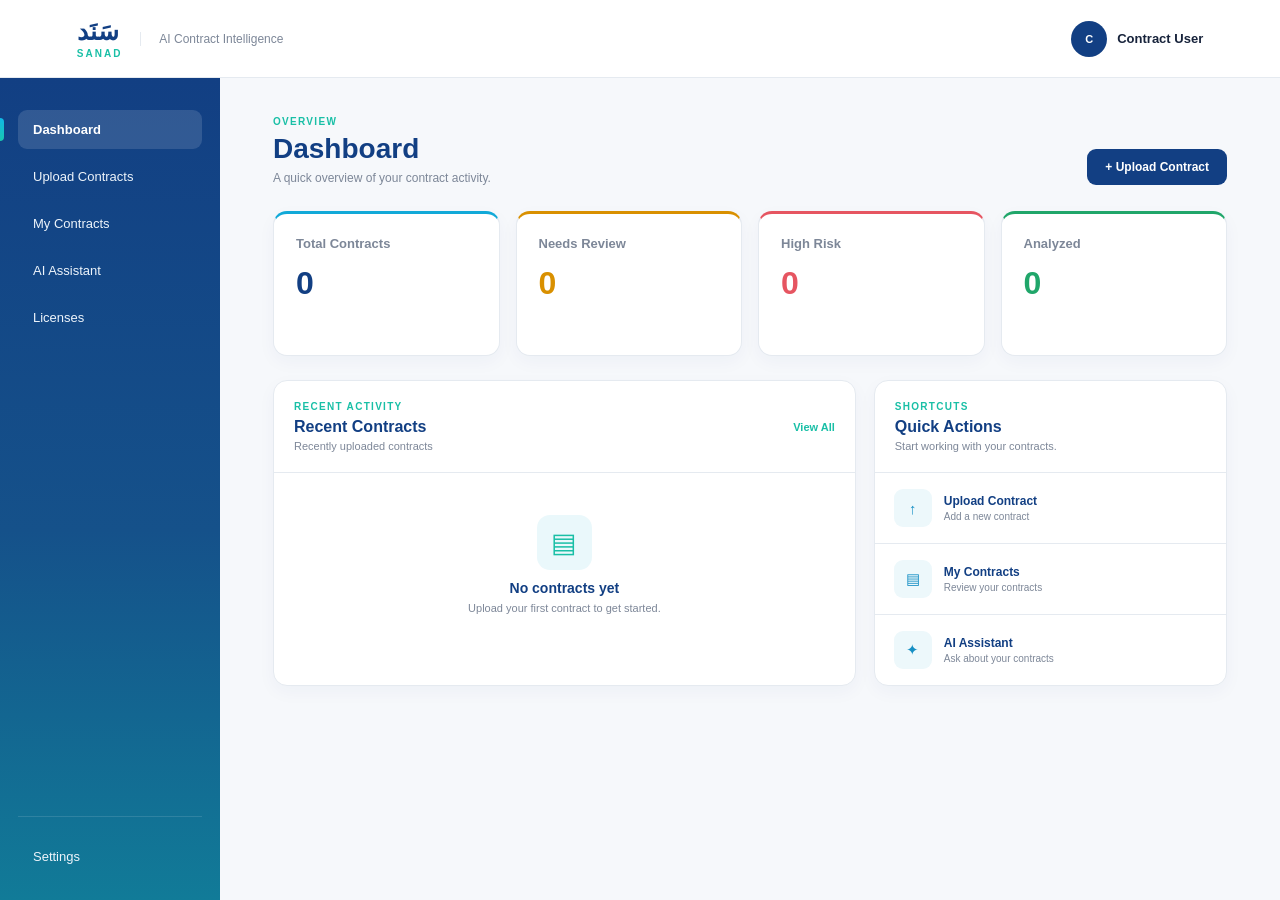
==== commit 77e7d884: "Add SANAD UI and review report" ====
--- a/pages/dashboard.html
+++ b/pages/dashboard.html
@@ -1,159 +1,382 @@
 <!DOCTYPE html>
 <html lang="en">
+
 <head>
     <meta charset="UTF-8">
     <meta name="viewport" content="width=device-width, initial-scale=1.0">
-    <title>Dashboard | Contract Analyzer</title>
+
+    <title>Dashboard | SANAD</title>
+
     <link rel="stylesheet" href="../css/global.css">
     <link rel="stylesheet" href="../css/dashboard.css">
 </head>
+
 <body>
 
-<div class="app-layout">
-
-    <!-- ===== SIDEBAR ===== -->
-    <aside class="sidebar">
-        <div class="brand">
-            <h2>Contract Analyzer</h2>
-            <span>AI-Powered Contract Analysis</span>
+    <!-- =========================================
+         SANAD HEADER
+    ========================================== -->
+
+    <header class="sanad-header">
+
+        <div class="sanad-brand">
+
+            <div class="sanad-logo">
+                <h1>سَنَد</h1>
+                <span>SANAD</span>
+            </div>
+
+            <p>AI Contract Intelligence</p>
+
         </div>
 
-        <nav>
-            <a href="dashboard.html" class="nav-link active">Dashboard</a>
-            <a href="upload-contract.html" class="nav-link">Upload Contracts</a>
-            <a href="my-contracts.html" class="nav-link">My Contracts</a>
-            <a href="chatbot.html" class="nav-link">AI Assistant</a>
-            <a href="license.html" class="nav-link">Licenses</a>
-        </nav>
-
-        <div class="sidebar-bottom">
-            <a href="settings.html" class="nav-link">Settings</a>
+
+        <div class="sanad-user">
+
+            <div class="sanad-avatar" id="userAvatar">
+                JK
+            </div>
+
+            <span id="userName">
+                Jana Khalid
+            </span>
+
         </div>
-    </aside>
-
-    <!-- ===== MAIN CONTENT ===== -->
-    <main class="main-content">
-        <div class="page-content">
-
-            <!-- ===== HEADER ===== -->
-            <header class="top-header">
-                <div class="header-left">
-                    <h1>Dashboard</h1>
-                    <p>A quick overview of your contract activity.</p>
-                </div>
-
-                <div class="header-right">
-                    <div class="notification">
-                        🔔
-                        <span class="notification-dot"></span>
-                    </div>
-
-                    <a href="settings.html" class="user-profile">
-                        <div class="user-avatar" id="userAvatar">T</div>
-                        <span id="userName">Contract User</span>
+
+    </header>
+
+
+    <!-- =========================================
+         PAGE LAYOUT
+    ========================================== -->
+
+    <div class="dashboard-layout">
+
+
+        <!-- =====================================
+             SIDEBAR
+        ====================================== -->
+
+        <aside class="dashboard-sidebar">
+
+            <nav>
+
+                <a href="dashboard.html"
+                   class="side-link active">
+                    Dashboard
+                </a>
+
+
+                <a href="upload-contract.html"
+                   class="side-link">
+                    Upload Contracts
+                </a>
+
+
+                <a href="my-contracts.html"
+                   class="side-link">
+                    My Contracts
+                </a>
+
+
+                <a href="chatbot.html"
+                   class="side-link">
+                    AI Assistant
+                </a>
+
+
+                <a href="license.html"
+                   class="side-link">
+                    Licenses
+                </a>
+
+            </nav>
+
+
+            <div class="sidebar-bottom">
+
+                <a href="settings.html"
+                   class="side-link">
+                    Settings
+                </a>
+
+            </div>
+
+        </aside>
+
+
+        <!-- =====================================
+             MAIN CONTENT
+        ====================================== -->
+
+        <main class="dashboard-main">
+
+            <div class="dashboard-container">
+
+
+                <!-- =================================
+                     PAGE TITLE
+                ================================== -->
+
+                <section class="dashboard-title">
+
+                    <div>
+
+                        <span class="section-label">
+                            OVERVIEW
+                        </span>
+
+                        <h2>
+                            Dashboard
+                        </h2>
+
+                        <p>
+                            A quick overview of your contract activity.
+                        </p>
+
+                    </div>
+
+
+                    <a href="upload-contract.html"
+                       class="upload-button">
+                        + Upload Contract
                     </a>
-                </div>
-            </header>
-
-            <!-- everything below here is specific to the dashboard -->
-
-            <div class="dashboard-heading">
-                <a href="upload-contract.html" class="btn btn-primary">
-                    <span>+</span> Upload Contract
-                </a>
+
+                </section>
+
+
+                <!-- =================================
+                     KPI CARDS
+                ================================== -->
+
+                <section class="kpi-grid">
+
+
+                    <div class="kpi-card total-card">
+
+                        <span>
+                            Total Contracts
+                        </span>
+
+                        <strong id="totalContracts">
+                            0
+                        </strong>
+
+                    </div>
+
+
+                    <div class="kpi-card review-card">
+
+                        <span>
+                            Needs Review
+                        </span>
+
+                        <strong id="needsReview">
+                            0
+                        </strong>
+
+                    </div>
+
+
+                    <div class="kpi-card high-card">
+
+                        <span>
+                            High Risk
+                        </span>
+
+                        <strong id="highRisk">
+                            0
+                        </strong>
+
+                    </div>
+
+
+                    <div class="kpi-card analyzed-card">
+
+                        <span>
+                            Analyzed
+                        </span>
+
+                        <strong id="analyzedContracts">
+                            0
+                        </strong>
+
+                    </div>
+
+
+                </section>
+
+
+                <!-- =================================
+                     BOTTOM CONTENT
+                ================================== -->
+
+                <section class="dashboard-grid">
+
+
+                    <!-- =============================
+                         RECENT CONTRACTS
+                    ============================== -->
+
+                    <div class="card recent-card">
+
+                        <div class="card-header">
+
+                            <div>
+
+                                <span class="small-label">
+                                    RECENT ACTIVITY
+                                </span>
+
+                                <h3>
+                                    Recent Contracts
+                                </h3>
+
+                                <p>
+                                    Recently uploaded contracts
+                                </p>
+
+                            </div>
+
+
+                            <a href="my-contracts.html">
+                                View All
+                            </a>
+
+                        </div>
+
+
+                        <div id="recentContracts">
+
+                            <div class="empty-state">
+
+                                <div class="empty-icon">
+                                    ▤
+                                </div>
+
+                                <h3>
+                                    No contracts yet
+                                </h3>
+
+                                <p>
+                                    Upload your first contract to get started.
+                                </p>
+
+                            </div>
+
+                        </div>
+
+                    </div>
+
+
+                    <!-- =============================
+                         QUICK ACTIONS
+                    ============================== -->
+
+                    <div class="card actions-card">
+
+                        <div class="card-header">
+
+                            <div>
+
+                                <span class="small-label">
+                                    SHORTCUTS
+                                </span>
+
+                                <h3>
+                                    Quick Actions
+                                </h3>
+
+                                <p>
+                                    Start working with your contracts.
+                                </p>
+
+                            </div>
+
+                        </div>
+
+
+                        <a href="upload-contract.html"
+                           class="action-row">
+
+                            <span class="action-icon">
+                                ↑
+                            </span>
+
+                            <div>
+
+                                <strong>
+                                    Upload Contract
+                                </strong>
+
+                                <span>
+                                    Add a new contract
+                                </span>
+
+                            </div>
+
+                        </a>
+
+
+                        <a href="my-contracts.html"
+                           class="action-row">
+
+                            <span class="action-icon">
+                                ▤
+                            </span>
+
+                            <div>
+
+                                <strong>
+                                    My Contracts
+                                </strong>
+
+                                <span>
+                                    Review your contracts
+                                </span>
+
+                            </div>
+
+                        </a>
+
+
+                        <a href="chatbot.html"
+                           class="action-row">
+
+                            <span class="action-icon">
+                                ✦
+                            </span>
+
+                            <div>
+
+                                <strong>
+                                    AI Assistant
+                                </strong>
+
+                                <span>
+                                    Ask about your contracts
+                                </span>
+
+                            </div>
+
+                        </a>
+
+
+                    </div>
+
+                </section>
+
+
             </div>
 
-            <!-- 4 KPI cards -->
-            <div class="kpi-grid">
-
-                <!-- each card is colored right here with "style", so you can see
-                     exactly what color it is without checking a CSS file -->
-
-                <div class="kpi-card" style="border-top-color: #11a9d8;">
-                    <span>Total Contracts</span>
-                    <strong id="totalContracts">0</strong>
-                </div>
-
-                <div class="kpi-card" style="border-top-color: var(--orange);">
-                    <span>Needs Review</span>
-                    <strong id="needsReview" style="color: var(--orange);">0</strong>
-                </div>
-
-                <div class="kpi-card" style="border-top-color: var(--red);">
-                    <span>High Risk</span>
-                    <strong id="highRisk" style="color: var(--red);">0</strong>
-                </div>
-
-                <div class="kpi-card" style="border-top-color: var(--green);">
-                    <span>Analyzed</span>
-                    <strong id="analyzedContracts" style="color: var(--green);">0</strong>
-                </div>
-
-            </div>
-
-            <div class="dashboard-grid">
-
-                <!-- recent contracts -->
-                <div class="card recent-card">
-                    <div class="card-header">
-                        <div>
-                            <h3>Recent Contracts</h3>
-                            <p>Recently uploaded contracts</p>
-                        </div>
-                        <a href="my-contracts.html">View all</a>
-                    </div>
-
-                    <div id="recentContracts">
-                        <!-- filled in by dashboard.js, this is just the fallback -->
-                        <div class="empty-state">
-                            <div class="empty-icon">▤</div>
-                            <h3>No contracts yet</h3>
-                            <p>Upload your first contract to get started.</p>
-                        </div>
-                    </div>
-                </div>
-
-                <!-- quick actions -->
-                <div class="card actions-card">
-                    <div class="card-header">
-                        <div>
-                            <h3>Quick Actions</h3>
-                            <p>Start working with your contracts.</p>
-                        </div>
-                    </div>
-
-                    <a href="upload-contract.html" class="action-row">
-                        <span class="action-icon">↑</span>
-                        <div>
-                            <strong>Upload Contract</strong>
-                            <span>Add a new contract</span>
-                        </div>
-                    </a>
-
-                    <a href="my-contracts.html" class="action-row">
-                        <span class="action-icon">▤</span>
-                        <div>
-                            <strong>My Contracts</strong>
-                            <span>Review your contracts</span>
-                        </div>
-                    </a>
-
-                    <a href="chatbot.html" class="action-row">
-                        <span class="action-icon">✦</span>
-                        <div>
-                            <strong>AI Assistant</strong>
-                            <span>Ask about your contracts</span>
-                        </div>
-                    </a>
-                </div>
-
-            </div>
-
-        </div>
-    </main>
-</div>
-
-<script src="../js/global.js"></script>
-<script src="../js/dashboard.js"></script>
+        </main>
+
+    </div>
+
+
+    <script src="../js/global.js"></script>
+    <script src="../js/dashboard.js"></script>
+
 </body>
+
 </html>
--- a/css/dashboard.css
+++ b/css/dashboard.css
@@ -1,108 +1,469 @@
-/* ============================================================
-   DASHBOARD PAGE
-   ============================================================ */
-
-.dashboard-heading {
-    display: flex;
-    justify-content: flex-end;
-    margin-bottom: 18px;
-}
-
-/* the 4 KPI cards at the top of the page */
+/* =========================================
+   DASHBOARD COLORS
+========================================= */
+
+:root {
+    --navy: #123f83;
+    --blue: #168fc4;
+    --teal: #19bfa6;
+    --background: #f6f8fb;
+    --white: #ffffff;
+    --text: #17233b;
+    --muted: #7d8798;
+    --border: #e5eaf0;
+    --red: #e65561;
+    --orange: #d99000;
+    --green: #20a66a;
+}
+
+
+/* =========================================
+   GENERAL
+========================================= */
+
+* {
+    box-sizing: border-box;
+}
+
+html,
+body {
+    margin: 0;
+    width: 100%;
+    min-height: 100%;
+}
+
+body {
+    font-family: "Segoe UI", Arial, sans-serif;
+    background-color: var(--background);
+    color: var(--text);
+}
+
+
+/* =========================================
+   SANAD HEADER
+========================================= */
+
+.sanad-header {
+    width: 100%;
+    height: 78px;
+    padding: 0 6%;
+    display: flex;
+    align-items: center;
+    justify-content: space-between;
+    background-color: white;
+    border-bottom: 1px solid var(--border);
+    position: relative;
+    z-index: 10;
+}
+
+
+/* =========================================
+   BRAND
+========================================= */
+
+.sanad-brand {
+    display: flex;
+    align-items: center;
+    gap: 18px;
+}
+
+
+.sanad-logo h1 {
+    margin: 0;
+    color: var(--navy);
+    font-size: 25px;
+    line-height: 1.1;
+}
+
+
+.sanad-logo span {
+    display: block;
+    margin-top: 2px;
+    color: var(--teal);
+    font-size: 10px;
+    font-weight: 600;
+    letter-spacing: 2px;
+}
+
+
+.sanad-brand > p {
+    margin: 0;
+    padding-left: 18px;
+    border-left: 1px solid var(--border);
+    color: var(--muted);
+    font-size: 12px;
+}
+
+
+/* =========================================
+   USER
+========================================= */
+
+.sanad-user {
+    display: flex;
+    align-items: center;
+    gap: 10px;
+    color: var(--text);
+    font-size: 13px;
+    font-weight: 600;
+}
+
+
+.sanad-avatar {
+    width: 36px;
+    height: 36px;
+    display: flex;
+    align-items: center;
+    justify-content: center;
+    border-radius: 50%;
+    background-color: var(--navy);
+    color: white;
+    font-size: 11px;
+    font-weight: 700;
+}
+
+
+/* =========================================
+   PAGE LAYOUT
+========================================= */
+
+.dashboard-layout {
+    min-height: calc(100vh - 78px);
+    display: flex;
+}
+
+
+/* =========================================
+   SIDEBAR
+========================================= */
+
+.dashboard-sidebar {
+    width: 220px;
+    flex-shrink: 0;
+    min-height: calc(100vh - 78px);
+    padding: 32px 18px 24px;
+    display: flex;
+    flex-direction: column;
+    background: linear-gradient( 180deg, #123f83 0%, #15518a 55%, #117b98 100% );
+}
+
+
+    .dashboard-sidebar nav {
+        display: flex;
+        flex-direction: column;
+        gap: 8px;
+    }
+
+
+.side-link {
+    position: relative;
+    display: block;
+    padding: 12px 15px;
+    border-radius: 9px;
+    color: #edf4fb;
+    font-size: 13px;
+    font-weight: 500;
+    text-decoration: none;
+    transition: 0.2s ease;
+}
+
+
+    .side-link:hover {
+        background-color: rgba( 255, 255, 255, 0.08 );
+        color: white;
+    }
+
+
+    .side-link.active {
+        background-color: rgba( 255, 255, 255, 0.13 );
+        color: white;
+        font-weight: 700;
+    }
+
+
+        .side-link.active::before {
+            content: "";
+            position: absolute;
+            left: -18px;
+            top: 8px;
+            bottom: 8px;
+            width: 4px;
+            border-radius: 0 4px 4px 0;
+            background: linear-gradient( 180deg, #11b7e6, #19c7b0 );
+        }
+
+
+.sidebar-bottom {
+    margin-top: auto;
+    padding-top: 20px;
+    border-top: 1px solid rgba( 255, 255, 255, 0.12 );
+}
+
+
+/* =========================================
+   MAIN
+========================================= */
+
+.dashboard-main {
+    flex: 1;
+    min-width: 0;
+    background-color: var(--background);
+}
+
+
+.dashboard-container {
+    width: min(1160px, 90%);
+    margin: 0 auto;
+    padding: 38px 0 70px;
+}
+
+
+/* =========================================
+   DASHBOARD TITLE
+========================================= */
+
+.dashboard-title {
+    margin-bottom: 26px;
+    display: flex;
+    align-items: flex-end;
+    justify-content: space-between;
+    gap: 20px;
+}
+
+
+.section-label,
+.small-label {
+    display: block;
+    margin-bottom: 6px;
+    color: var(--teal);
+    font-size: 10px;
+    font-weight: 800;
+    letter-spacing: 1.3px;
+}
+
+
+.dashboard-title h2 {
+    margin: 0 0 6px;
+    color: var(--navy);
+    font-size: 28px;
+}
+
+
+.dashboard-title p {
+    margin: 0;
+    color: var(--muted);
+    font-size: 12px;
+}
+
+
+/* =========================================
+   UPLOAD BUTTON
+========================================= */
+
+.upload-button {
+    padding: 11px 18px;
+    border-radius: 9px;
+    background-color: var(--navy);
+    color: white;
+    font-size: 12px;
+    font-weight: 700;
+    text-decoration: none;
+    transition: all 0.25s ease;
+}
+
+
+    .upload-button:hover {
+        background: linear-gradient( 90deg, #1553b8, #0aa9d6, #19cfa3 );
+        transform: translateY(-2px);
+        box-shadow: 0 6px 16px rgba(10, 169, 187, 0.18);
+    }
+
+
+/* =========================================
+   KPI GRID
+========================================= */
+
 .kpi-grid {
     display: grid;
     grid-template-columns: repeat(4, 1fr);
-    gap: 15px;
-    margin-bottom: 22px;
-}
+    gap: 16px;
+    margin-bottom: 24px;
+}
+
 
 .kpi-card {
-    background: white;
+    min-height: 145px;
+    padding: 22px;
+    background-color: white;
     border: 1px solid var(--border);
-    border-top: 3px solid var(--navy); /* default color - each card overrides this inline in the HTML */
-    border-radius: 12px;
-    padding: 18px;
-    box-shadow: var(--shadow);
-}
-
-.kpi-card span {
-    display: block;
-    margin-bottom: 8px;
-    color: var(--muted);
-    font-size: 12px;
-    font-weight: 600;
-}
-
-.kpi-card strong {
-    display: block;
-    font-size: 26px;
-    color: var(--navy); /* default color - overridden inline where needed */
-}
-
-/* recent contracts card + quick actions card, side by side */
+    border-top: 3px solid var(--navy);
+    border-radius: 14px;
+    box-shadow: 0 6px 18px rgba(18, 63, 131, 0.04);
+}
+
+
+    .kpi-card span {
+        display: block;
+        margin-bottom: 14px;
+        color: var(--muted);
+        font-size: 13px;
+        font-weight: 600;
+    }
+
+
+    .kpi-card strong {
+        display: block;
+        color: var(--navy);
+        font-size: 32px;
+        font-weight: 700;
+    }
+
+
+/* KPI COLORS */
+
+.total-card {
+    border-top-color: #11a9d8;
+}
+
+
+.review-card {
+    border-top-color: var(--orange);
+}
+
+
+    .review-card strong {
+        color: var(--orange);
+    }
+
+
+.high-card {
+    border-top-color: var(--red);
+}
+
+
+    .high-card strong {
+        color: var(--red);
+    }
+
+
+.analyzed-card {
+    border-top-color: var(--green);
+}
+
+
+    .analyzed-card strong {
+        color: var(--green);
+    }
+
+
+/* =========================================
+   DASHBOARD GRID
+========================================= */
+
 .dashboard-grid {
     display: grid;
     grid-template-columns: 1.65fr 1fr;
     gap: 18px;
 }
 
+
+/* =========================================
+   CARDS
+========================================= */
+
+.card {
+    overflow: hidden;
+    background-color: white;
+    border: 1px solid var(--border);
+    border-radius: 14px;
+    box-shadow: 0 6px 18px rgba(18, 63, 131, 0.04);
+}
+
+
+/* =========================================
+   CARD HEADER
+========================================= */
+
 .card-header {
-    padding: 18px 20px;
+    padding: 20px;
     display: flex;
     align-items: center;
     justify-content: space-between;
     border-bottom: 1px solid var(--border);
 }
 
-.card-header h3 {
-    color: var(--navy);
-    font-size: 14px;
-}
-
-.card-header p {
-    color: var(--muted);
-    font-size: 11px;
-    margin-top: 4px;
-}
-
-.card-header a {
-    color: var(--teal);
-    font-size: 11px;
-    font-weight: 600;
-}
+
+    .card-header h3 {
+        margin: 0;
+        color: var(--navy);
+        font-size: 16px;
+    }
+
+
+    .card-header p {
+        margin: 4px 0 0;
+        color: var(--muted);
+        font-size: 11px;
+    }
+
+
+    .card-header a {
+        color: var(--teal);
+        font-size: 11px;
+        font-weight: 700;
+        text-decoration: none;
+    }
+
+
+        .card-header a:hover {
+            text-decoration: underline;
+        }
+
+
+/* =========================================
+   QUICK ACTIONS
+========================================= */
 
 .action-row {
+    padding: 16px 19px;
     display: flex;
     align-items: center;
     gap: 12px;
-    padding: 15px 19px;
     border-bottom: 1px solid var(--border);
-}
-
-.action-row:last-child {
-    border-bottom: none;
-}
-
-.action-row:hover {
-    background: #fafbfd;
-}
+    color: inherit;
+    text-decoration: none;
+    transition: background-color 0.2s ease;
+}
+
+
+    .action-row:last-child {
+        border-bottom: none;
+    }
+
+
+    .action-row:hover {
+        background-color: #fafcff;
+    }
+
 
 .action-icon {
-    width: 36px;
-    height: 36px;
-    flex-shrink: 0; /* without this, the flex row can squash the box */
-    border-radius: 8px;
-    background: var(--blue-soft);
+    width: 38px;
+    height: 38px;
+    flex-shrink: 0;
+    display: flex;
+    align-items: center;
+    justify-content: center;
+    border-radius: 9px;
+    background-color: #edf8fb;
     color: var(--blue);
-    display: flex;
-    align-items: center;
-    justify-content: center;
     font-size: 15px;
 }
+
 
 .action-row div {
     flex: 1;
 }
+
 
 .action-row strong {
     display: block;
@@ -110,44 +471,157 @@
     font-size: 12px;
 }
 
-.action-row span {
+
+.action-row div span {
     display: block;
+    margin-top: 3px;
     color: var(--muted);
     font-size: 10px;
-    margin-top: 3px;
-}
-
-/* one row in the "Recent Contracts" list */
+}
+
+
+/* =========================================
+   RECENT CONTRACTS
+========================================= */
+
 .contract-row-mini {
+    min-height: 65px;
+    padding: 14px 20px;
     display: flex;
     align-items: center;
     justify-content: space-between;
-    padding: 14px 20px;
+    gap: 15px;
     border-bottom: 1px solid var(--border);
 }
 
-.contract-row-mini:last-child {
-    border-bottom: none;
-}
-
-.contract-row-mini strong {
-    display: block;
-    color: var(--text);
-    font-size: 12px;
-}
-
-.contract-row-mini span {
-    display: block;
+
+    .contract-row-mini:last-child {
+        border-bottom: none;
+    }
+
+
+    .contract-row-mini strong {
+        display: block;
+        color: var(--navy);
+        font-size: 12px;
+    }
+
+
+    .contract-row-mini div span {
+        display: block;
+        margin-top: 4px;
+        color: var(--muted);
+        font-size: 10px;
+    }
+
+
+/* =========================================
+   RISK STATUS
+========================================= */
+
+.status {
+    padding: 6px 10px;
+    border-radius: 18px;
+    font-size: 10px !important;
+    font-weight: 700;
+}
+
+
+.status-red {
+    background-color: #fff1f2;
+    color: var(--red) !important;
+}
+
+
+.status-orange {
+    background-color: #fff7e8;
+    color: #b37a1c !important;
+}
+
+
+.status-green {
+    background-color: #ecf9f2;
+    color: var(--green) !important;
+}
+
+
+/* =========================================
+   EMPTY STATE
+========================================= */
+
+.empty-state {
+    padding: 42px 20px;
+    text-align: center;
+}
+
+
+.empty-icon {
+    margin-bottom: 10px;
+    color: var(--teal);
+    font-size: 27px;
+}
+
+
+.empty-state h3 {
+    margin: 0 0 6px;
+    color: var(--navy);
+    font-size: 14px;
+}
+
+
+.empty-state p {
+    margin: 0;
     color: var(--muted);
-    font-size: 10px;
-    margin-top: 4px;
-}
+    font-size: 11px;
+}
+
+
+/* =========================================
+   RESPONSIVE
+========================================= */
 
 @media (max-width: 1050px) {
-    .kpi-grid { grid-template-columns: repeat(2, 1fr); }
-    .dashboard-grid { grid-template-columns: 1fr; }
-}
-
-@media (max-width: 600px) {
-    .kpi-grid { grid-template-columns: 1fr; }
-}+
+    .kpi-grid {
+        grid-template-columns: repeat(2, 1fr);
+    }
+
+
+    .dashboard-grid {
+        grid-template-columns: 1fr;
+    }
+}
+
+
+@media (max-width: 650px) {
+
+    .sanad-header {
+        padding: 0 4%;
+    }
+
+
+    .sanad-brand > p {
+        display: none;
+    }
+
+
+    .dashboard-sidebar {
+        display: none;
+    }
+
+
+    .dashboard-container {
+        width: 92%;
+    }
+
+
+    .dashboard-title {
+        align-items: flex-start;
+        flex-direction: column;
+    }
+
+
+    .kpi-grid {
+        grid-template-columns: 1fr;
+    }
+}
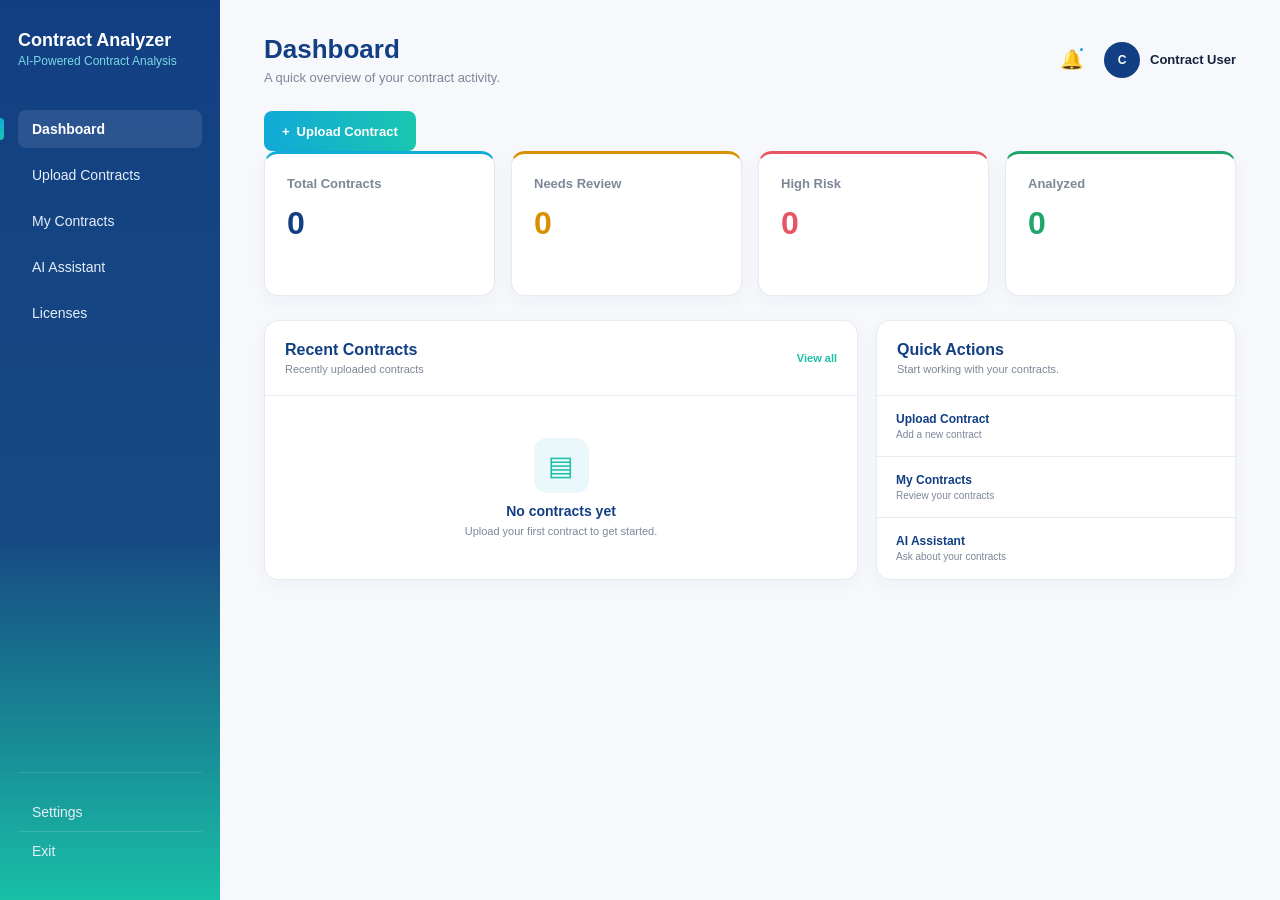
==== commit d0ad6ba5: "added exit button_removed dropdown menue from settings_backend for user" ====
--- a/pages/dashboard.html
+++ b/pages/dashboard.html
@@ -1,382 +1,163 @@
 <!DOCTYPE html>
 <html lang="en">
-
 <head>
     <meta charset="UTF-8">
     <meta name="viewport" content="width=device-width, initial-scale=1.0">
-
-    <title>Dashboard | SANAD</title>
-
+    <title>Dashboard | Contract Analyzer</title>
     <link rel="stylesheet" href="../css/global.css">
     <link rel="stylesheet" href="../css/dashboard.css">
 </head>
-
 <body>
 
-    <!-- =========================================
-         SANAD HEADER
-    ========================================== -->
+<div class="app-layout">
 
-    <header class="sanad-header">
+    <!-- ===== SIDEBAR ===== -->
+    <aside class="sidebar">
+        <div class="brand">
+            <h2>Contract Analyzer</h2>
+            <span>AI-Powered Contract Analysis</span>
+        </div>
 
-        <div class="sanad-brand">
+        <nav>
+            <a href="dashboard.html" class="nav-link active">Dashboard</a>
+            <a href="upload-contract.html" class="nav-link">Upload Contracts</a>
+            <a href="my-contracts.html" class="nav-link">My Contracts</a>
+            <a href="chatbot.html" class="nav-link">AI Assistant</a>
+            <a href="license.html" class="nav-link">Licenses</a>
+        </nav>
 
-            <div class="sanad-logo">
-                <h1>سَنَد</h1>
-                <span>SANAD</span>
+        <div class="sidebar-bottom">
+            <a href="settings.html" class="nav-link">Settings</a>
+        </div>
+
+         <div class="sidebar-bottom2">
+            <a href="login.html" class="nav-link">Exit</a>
+        </div>
+    </aside>
+
+    <!-- ===== MAIN CONTENT ===== -->
+    <main class="main-content">
+        <div class="page-content">
+
+            <!-- ===== HEADER ===== -->
+            <header class="top-header">
+                <div class="header-left">
+                    <h1>Dashboard</h1>
+                    <p>A quick overview of your contract activity.</p>
+                </div>
+
+                <div class="header-right">
+                    <div class="notification">
+                        🔔
+                        <span class="notification-dot"></span>
+                    </div>
+
+                    <a href="settings.html" class="user-profile">
+                        <div class="user-avatar" id="userAvatar">T</div>
+                        <span id="userName">Contract User</span>
+                    </a>
+                </div>
+            </header>
+
+            <!-- everything below here is specific to the dashboard -->
+
+            <div class="dashboard-heading">
+                <a href="upload-contract.html" class="btn btn-primary">
+                    <span>+</span> Upload Contract
+                </a>
             </div>
 
-            <p>AI Contract Intelligence</p>
+            <!-- 4 KPI cards -->
+            <div class="kpi-grid">
 
-        </div>
+                <!-- each card is colored right here with "style", so you can see
+                     exactly what color it is without checking a CSS file -->
 
+                <div class="kpi-card" style="border-top-color: #11a9d8;">
+                    <span>Total Contracts</span>
+                    <strong id="totalContracts">0</strong>
+                </div>
 
-        <div class="sanad-user">
+                <div class="kpi-card" style="border-top-color: var(--orange);">
+                    <span>Needs Review</span>
+                    <strong id="needsReview" style="color: var(--orange);">0</strong>
+                </div>
 
-            <div class="sanad-avatar" id="userAvatar">
-                JK
-            </div>
+                <div class="kpi-card" style="border-top-color: var(--red);">
+                    <span>High Risk</span>
+                    <strong id="highRisk" style="color: var(--red);">0</strong>
+                </div>
 
-            <span id="userName">
-                Jana Khalid
-            </span>
-
-        </div>
-
-    </header>
-
-
-    <!-- =========================================
-         PAGE LAYOUT
-    ========================================== -->
-
-    <div class="dashboard-layout">
-
-
-        <!-- =====================================
-             SIDEBAR
-        ====================================== -->
-
-        <aside class="dashboard-sidebar">
-
-            <nav>
-
-                <a href="dashboard.html"
-                   class="side-link active">
-                    Dashboard
-                </a>
-
-
-                <a href="upload-contract.html"
-                   class="side-link">
-                    Upload Contracts
-                </a>
-
-
-                <a href="my-contracts.html"
-                   class="side-link">
-                    My Contracts
-                </a>
-
-
-                <a href="chatbot.html"
-                   class="side-link">
-                    AI Assistant
-                </a>
-
-
-                <a href="license.html"
-                   class="side-link">
-                    Licenses
-                </a>
-
-            </nav>
-
-
-            <div class="sidebar-bottom">
-
-                <a href="settings.html"
-                   class="side-link">
-                    Settings
-                </a>
+                <div class="kpi-card" style="border-top-color: var(--green);">
+                    <span>Analyzed</span>
+                    <strong id="analyzedContracts" style="color: var(--green);">0</strong>
+                </div>
 
             </div>
 
-        </aside>
+            <div class="dashboard-grid">
 
-
-        <!-- =====================================
-             MAIN CONTENT
-        ====================================== -->
-
-        <main class="dashboard-main">
-
-            <div class="dashboard-container">
-
-
-                <!-- =================================
-                     PAGE TITLE
-                ================================== -->
-
-                <section class="dashboard-title">
-
-                    <div>
-
-                        <span class="section-label">
-                            OVERVIEW
-                        </span>
-
-                        <h2>
-                            Dashboard
-                        </h2>
-
-                        <p>
-                            A quick overview of your contract activity.
-                        </p>
-
+                <!-- recent contracts -->
+                <div class="card recent-card">
+                    <div class="card-header">
+                        <div>
+                            <h3>Recent Contracts</h3>
+                            <p>Recently uploaded contracts</p>
+                        </div>
+                        <a href="my-contracts.html">View all</a>
                     </div>
 
+                    <div id="recentContracts">
+                        <!-- filled in by dashboard.js, this is just the fallback -->
+                        <div class="empty-state">
+                            <div class="empty-icon">▤</div> 
+                            <h3>No contracts yet</h3>
+                            <p>Upload your first contract to get started.</p>
+                        </div>
+                    </div>
+                </div>
 
-                    <a href="upload-contract.html"
-                       class="upload-button">
-                        + Upload Contract
+                <!-- quick actions -->
+                <div class="card actions-card">
+                    <div class="card-header">
+                        <div>
+                            <h3>Quick Actions</h3>
+                            <p>Start working with your contracts.</p>
+                        </div>
+                    </div>
+
+                    <a href="upload-contract.html" class="action-row">
+                       <!--<span class="action-icon">↑</span> --> 
+                        <div>
+                            <strong>Upload Contract</strong>
+                            <span>Add a new contract</span>
+                        </div>
                     </a>
 
-                </section>
+                    <a href="my-contracts.html" class="action-row">
+                       <!-- <span class="action-icon">▤</span> --> 
+                        <div>
+                            <strong>My Contracts</strong>
+                            <span>Review your contracts</span>
+                        </div>
+                    </a>
 
-
-                <!-- =================================
-                     KPI CARDS
-                ================================== -->
-
-                <section class="kpi-grid">
-
-
-                    <div class="kpi-card total-card">
-
-                        <span>
-                            Total Contracts
-                        </span>
-
-                        <strong id="totalContracts">
-                            0
-                        </strong>
-
-                    </div>
-
-
-                    <div class="kpi-card review-card">
-
-                        <span>
-                            Needs Review
-                        </span>
-
-                        <strong id="needsReview">
-                            0
-                        </strong>
-
-                    </div>
-
-
-                    <div class="kpi-card high-card">
-
-                        <span>
-                            High Risk
-                        </span>
-
-                        <strong id="highRisk">
-                            0
-                        </strong>
-
-                    </div>
-
-
-                    <div class="kpi-card analyzed-card">
-
-                        <span>
-                            Analyzed
-                        </span>
-
-                        <strong id="analyzedContracts">
-                            0
-                        </strong>
-
-                    </div>
-
-
-                </section>
-
-
-                <!-- =================================
-                     BOTTOM CONTENT
-                ================================== -->
-
-                <section class="dashboard-grid">
-
-
-                    <!-- =============================
-                         RECENT CONTRACTS
-                    ============================== -->
-
-                    <div class="card recent-card">
-
-                        <div class="card-header">
-
-                            <div>
-
-                                <span class="small-label">
-                                    RECENT ACTIVITY
-                                </span>
-
-                                <h3>
-                                    Recent Contracts
-                                </h3>
-
-                                <p>
-                                    Recently uploaded contracts
-                                </p>
-
-                            </div>
-
-
-                            <a href="my-contracts.html">
-                                View All
-                            </a>
-
+                    <a href="chatbot.html" class="action-row">
+                       <!--<span class="action-icon">✦</span> --> 
+                        <div>
+                            <strong>AI Assistant</strong>
+                            <span>Ask about your contracts</span>
                         </div>
-
-
-                        <div id="recentContracts">
-
-                            <div class="empty-state">
-
-                                <div class="empty-icon">
-                                    ▤
-                                </div>
-
-                                <h3>
-                                    No contracts yet
-                                </h3>
-
-                                <p>
-                                    Upload your first contract to get started.
-                                </p>
-
-                            </div>
-
-                        </div>
-
-                    </div>
-
-
-                    <!-- =============================
-                         QUICK ACTIONS
-                    ============================== -->
-
-                    <div class="card actions-card">
-
-                        <div class="card-header">
-
-                            <div>
-
-                                <span class="small-label">
-                                    SHORTCUTS
-                                </span>
-
-                                <h3>
-                                    Quick Actions
-                                </h3>
-
-                                <p>
-                                    Start working with your contracts.
-                                </p>
-
-                            </div>
-
-                        </div>
-
-
-                        <a href="upload-contract.html"
-                           class="action-row">
-
-                            <span class="action-icon">
-                                ↑
-                            </span>
-
-                            <div>
-
-                                <strong>
-                                    Upload Contract
-                                </strong>
-
-                                <span>
-                                    Add a new contract
-                                </span>
-
-                            </div>
-
-                        </a>
-
-
-                        <a href="my-contracts.html"
-                           class="action-row">
-
-                            <span class="action-icon">
-                                ▤
-                            </span>
-
-                            <div>
-
-                                <strong>
-                                    My Contracts
-                                </strong>
-
-                                <span>
-                                    Review your contracts
-                                </span>
-
-                            </div>
-
-                        </a>
-
-
-                        <a href="chatbot.html"
-                           class="action-row">
-
-                            <span class="action-icon">
-                                ✦
-                            </span>
-
-                            <div>
-
-                                <strong>
-                                    AI Assistant
-                                </strong>
-
-                                <span>
-                                    Ask about your contracts
-                                </span>
-
-                            </div>
-
-                        </a>
-
-
-                    </div>
-
-                </section>
-
+                    </a>
+                </div>
 
             </div>
 
-        </main>
+        </div>
+    </main>
+</div>
 
-    </div>
-
-
-    <script src="../js/global.js"></script>
-    <script src="../js/dashboard.js"></script>
-
+<script src="../js/global.js"></script>
+<script src="../js/dashboard.js"></script>
 </body>
-
 </html>
--- a/css/global.css
+++ b/css/global.css
@@ -161,6 +161,10 @@
     border-top: 1px solid rgba(255, 255, 255, 0.12);
 }
 
+.sidebar-bottom2 {
+    border-top: 1px solid rgba(255, 255, 255, 0.12);
+}
+
 /* ============================================================
    HEADER (top bar, sits above the page content)
    ============================================================ */
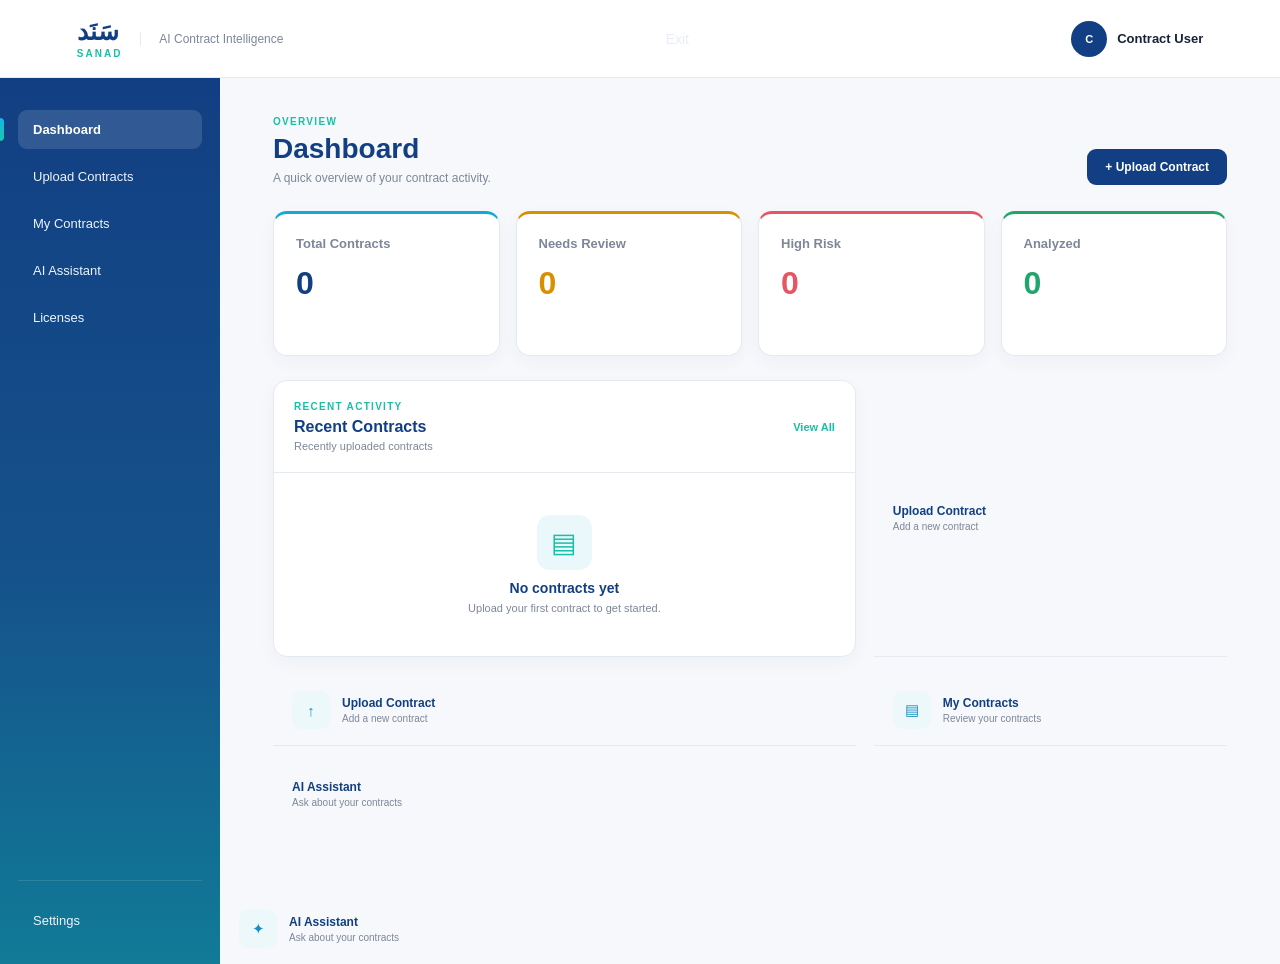
==== commit d7212245: "Merge remote-tracking branch 'origin/Jana-UI-ReviewReport-Final'" ====
--- a/pages/dashboard.html
+++ b/pages/dashboard.html
@@ -1,129 +1,275 @@
 <!DOCTYPE html>
 <html lang="en">
+
 <head>
     <meta charset="UTF-8">
     <meta name="viewport" content="width=device-width, initial-scale=1.0">
-    <title>Dashboard | Contract Analyzer</title>
+
+    <title>Dashboard | SANAD</title>
+
     <link rel="stylesheet" href="../css/global.css">
     <link rel="stylesheet" href="../css/dashboard.css">
 </head>
+
 <body>
 
-<div class="app-layout">
-
-    <!-- ===== SIDEBAR ===== -->
-    <aside class="sidebar">
-        <div class="brand">
-            <h2>Contract Analyzer</h2>
-            <span>AI-Powered Contract Analysis</span>
-        </div>
-
-        <nav>
-            <a href="dashboard.html" class="nav-link active">Dashboard</a>
-            <a href="upload-contract.html" class="nav-link">Upload Contracts</a>
-            <a href="my-contracts.html" class="nav-link">My Contracts</a>
-            <a href="chatbot.html" class="nav-link">AI Assistant</a>
-            <a href="license.html" class="nav-link">Licenses</a>
-        </nav>
-
-        <div class="sidebar-bottom">
-            <a href="settings.html" class="nav-link">Settings</a>
+    <!-- =========================================
+         SANAD HEADER
+    ========================================== -->
+
+    <header class="sanad-header">
+
+        <div class="sanad-brand">
+
+            <div class="sanad-logo">
+                <h1>سَنَد</h1>
+                <span>SANAD</span>
+            </div>
+
+            <p>AI Contract Intelligence</p>
+
         </div>
 
          <div class="sidebar-bottom2">
             <a href="login.html" class="nav-link">Exit</a>
         </div>
-    </aside>
-
-    <!-- ===== MAIN CONTENT ===== -->
-    <main class="main-content">
-        <div class="page-content">
-
-            <!-- ===== HEADER ===== -->
-            <header class="top-header">
-                <div class="header-left">
-                    <h1>Dashboard</h1>
-                    <p>A quick overview of your contract activity.</p>
-                </div>
-
-                <div class="header-right">
-                    <div class="notification">
-                        🔔
-                        <span class="notification-dot"></span>
-                    </div>
-
-                    <a href="settings.html" class="user-profile">
-                        <div class="user-avatar" id="userAvatar">T</div>
-                        <span id="userName">Contract User</span>
+
+
+        <div class="sanad-user">
+
+            <div class="sanad-avatar" id="userAvatar">
+                JK
+            </div>
+
+            <span id="userName">
+                Jana Khalid
+            </span>
+
+        </div>
+
+    </header>
+
+
+    <!-- =========================================
+         PAGE LAYOUT
+    ========================================== -->
+
+    <div class="dashboard-layout">
+
+
+        <!-- =====================================
+             SIDEBAR
+        ====================================== -->
+
+        <aside class="dashboard-sidebar">
+
+            <nav>
+
+                <a href="dashboard.html"
+                   class="side-link active">
+                    Dashboard
+                </a>
+
+
+                <a href="upload-contract.html"
+                   class="side-link">
+                    Upload Contracts
+                </a>
+
+
+                <a href="my-contracts.html"
+                   class="side-link">
+                    My Contracts
+                </a>
+
+
+                <a href="chatbot.html"
+                   class="side-link">
+                    AI Assistant
+                </a>
+
+
+                <a href="license.html"
+                   class="side-link">
+                    Licenses
+                </a>
+
+            </nav>
+
+
+            <div class="sidebar-bottom">
+
+                <a href="settings.html"
+                   class="side-link">
+                    Settings
+                </a>
+
+            </div>
+
+        </aside>
+
+
+        <!-- =====================================
+             MAIN CONTENT
+        ====================================== -->
+
+        <main class="dashboard-main">
+
+            <div class="dashboard-container">
+
+
+                <!-- =================================
+                     PAGE TITLE
+                ================================== -->
+
+                <section class="dashboard-title">
+
+                    <div>
+
+                        <span class="section-label">
+                            OVERVIEW
+                        </span>
+
+                        <h2>
+                            Dashboard
+                        </h2>
+
+                        <p>
+                            A quick overview of your contract activity.
+                        </p>
+
+                    </div>
+
+
+                    <a href="upload-contract.html"
+                       class="upload-button">
+                        + Upload Contract
                     </a>
-                </div>
-            </header>
-
-            <!-- everything below here is specific to the dashboard -->
-
-            <div class="dashboard-heading">
-                <a href="upload-contract.html" class="btn btn-primary">
-                    <span>+</span> Upload Contract
-                </a>
-            </div>
-
-            <!-- 4 KPI cards -->
-            <div class="kpi-grid">
-
-                <!-- each card is colored right here with "style", so you can see
-                     exactly what color it is without checking a CSS file -->
-
-                <div class="kpi-card" style="border-top-color: #11a9d8;">
-                    <span>Total Contracts</span>
-                    <strong id="totalContracts">0</strong>
-                </div>
-
-                <div class="kpi-card" style="border-top-color: var(--orange);">
-                    <span>Needs Review</span>
-                    <strong id="needsReview" style="color: var(--orange);">0</strong>
-                </div>
-
-                <div class="kpi-card" style="border-top-color: var(--red);">
-                    <span>High Risk</span>
-                    <strong id="highRisk" style="color: var(--red);">0</strong>
-                </div>
-
-                <div class="kpi-card" style="border-top-color: var(--green);">
-                    <span>Analyzed</span>
-                    <strong id="analyzedContracts" style="color: var(--green);">0</strong>
-                </div>
-
-            </div>
-
-            <div class="dashboard-grid">
-
-                <!-- recent contracts -->
-                <div class="card recent-card">
-                    <div class="card-header">
-                        <div>
-                            <h3>Recent Contracts</h3>
-                            <p>Recently uploaded contracts</p>
+
+                </section>
+
+
+                <!-- =================================
+                     KPI CARDS
+                ================================== -->
+
+                <section class="kpi-grid">
+
+
+                    <div class="kpi-card total-card">
+
+                        <span>
+                            Total Contracts
+                        </span>
+
+                        <strong id="totalContracts">
+                            0
+                        </strong>
+
+                    </div>
+
+
+                    <div class="kpi-card review-card">
+
+                        <span>
+                            Needs Review
+                        </span>
+
+                        <strong id="needsReview">
+                            0
+                        </strong>
+
+                    </div>
+
+
+                    <div class="kpi-card high-card">
+
+                        <span>
+                            High Risk
+                        </span>
+
+                        <strong id="highRisk">
+                            0
+                        </strong>
+
+                    </div>
+
+
+                    <div class="kpi-card analyzed-card">
+
+                        <span>
+                            Analyzed
+                        </span>
+
+                        <strong id="analyzedContracts">
+                            0
+                        </strong>
+
+                    </div>
+
+
+                </section>
+
+
+                <!-- =================================
+                     BOTTOM CONTENT
+                ================================== -->
+
+                <section class="dashboard-grid">
+
+
+                    <!-- =============================
+                         RECENT CONTRACTS
+                    ============================== -->
+
+                    <div class="card recent-card">
+
+                        <div class="card-header">
+
+                            <div>
+
+                                <span class="small-label">
+                                    RECENT ACTIVITY
+                                </span>
+
+                                <h3>
+                                    Recent Contracts
+                                </h3>
+
+                                <p>
+                                    Recently uploaded contracts
+                                </p>
+
+                            </div>
+
+
+                            <a href="my-contracts.html">
+                                View All
+                            </a>
+
                         </div>
-                        <a href="my-contracts.html">View all</a>
-                    </div>
-
-                    <div id="recentContracts">
-                        <!-- filled in by dashboard.js, this is just the fallback -->
-                        <div class="empty-state">
-                            <div class="empty-icon">▤</div> 
-                            <h3>No contracts yet</h3>
-                            <p>Upload your first contract to get started.</p>
+
+
+                        <div id="recentContracts">
+
+                            <div class="empty-state">
+
+                                <div class="empty-icon"> 
+                                    ▤
+                                </div>
+
+                                <h3>
+                                    No contracts yet
+                                </h3>
+
+                                <p>
+                                    Upload your first contract to get started.
+                                </p>
+
+                            </div>
+
                         </div>
-                    </div>
-                </div>
-
-                <!-- quick actions -->
-                <div class="card actions-card">
-                    <div class="card-header">
-                        <div>
-                            <h3>Quick Actions</h3>
-                            <p>Start working with your contracts.</p>
-                        </div>
+
                     </div>
 
                     <a href="upload-contract.html" class="action-row">
@@ -132,15 +278,50 @@
                             <strong>Upload Contract</strong>
                             <span>Add a new contract</span>
                         </div>
-                    </a>
-
-                    <a href="my-contracts.html" class="action-row">
-                       <!-- <span class="action-icon">▤</span> --> 
-                        <div>
-                            <strong>My Contracts</strong>
-                            <span>Review your contracts</span>
-                        </div>
-                    </a>
+
+
+                        <a href="upload-contract.html"
+                           class="action-row">
+
+                            <span class="action-icon">
+                                ↑
+                            </span>
+
+                            <div>
+
+                                <strong>
+                                    Upload Contract
+                                </strong>
+
+                                <span>
+                                    Add a new contract
+                                </span>
+
+                            </div>
+
+                        </a>
+
+
+                        <a href="my-contracts.html"
+                           class="action-row">
+
+                            <span class="action-icon">
+                                ▤
+                            </span>
+
+                            <div>
+
+                                <strong>
+                                    My Contracts
+                                </strong>
+
+                                <span>
+                                    Review your contracts
+                                </span>
+
+                            </div>
+
+                        </a>
 
                     <a href="chatbot.html" class="action-row">
                        <!--<span class="action-icon">✦</span> --> 
@@ -151,13 +332,43 @@
                     </a>
                 </div>
 
+                        <a href="chatbot.html"
+                           class="action-row">
+
+                            <span class="action-icon">
+                                ✦
+                            </span>
+
+                            <div>
+
+                                <strong>
+                                    AI Assistant
+                                </strong>
+
+                                <span>
+                                    Ask about your contracts
+                                </span>
+
+                            </div>
+
+                        </a>
+
+
+                    </div>
+
+                </section>
+
+
             </div>
 
-        </div>
-    </main>
-</div>
-
-<script src="../js/global.js"></script>
-<script src="../js/dashboard.js"></script>
+        </main>
+
+    </div>
+
+
+    <script src="../js/global.js"></script>
+    <script src="../js/dashboard.js"></script>
+
 </body>
+
 </html>
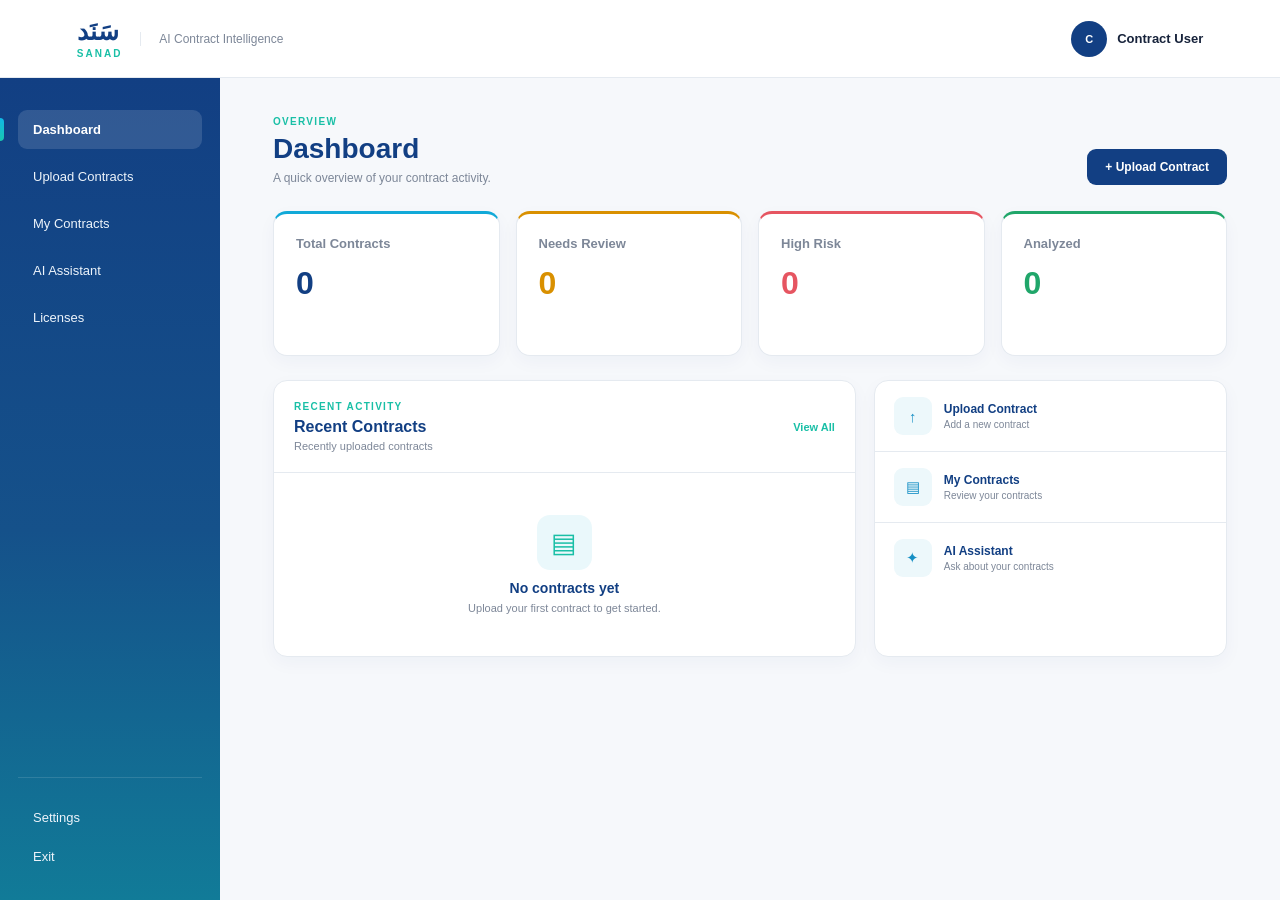
==== commit ad7e4dfc: "wip fixes" ====
--- a/pages/dashboard.html
+++ b/pages/dashboard.html
@@ -30,10 +30,6 @@
 
         </div>
 
-         <div class="sidebar-bottom2">
-            <a href="login.html" class="nav-link">Exit</a>
-        </div>
-
 
         <div class="sanad-user">
 
@@ -102,6 +98,11 @@
                 <a href="settings.html"
                    class="side-link">
                     Settings
+                </a>
+
+                <a href="../pages/login.html"
+                   class="side-link">
+                    Exit
                 </a>
 
             </div>
@@ -254,7 +255,7 @@
 
                             <div class="empty-state">
 
-                                <div class="empty-icon"> 
+                                <div class="empty-icon">
                                     ▤
                                 </div>
 
@@ -272,13 +273,12 @@
 
                     </div>
 
-                    <a href="upload-contract.html" class="action-row">
-                       <!--<span class="action-icon">↑</span> --> 
-                        <div>
-                            <strong>Upload Contract</strong>
-                            <span>Add a new contract</span>
-                        </div>
-
+
+                    <!-- =============================
+                         QUICK ACTIONS
+                    ============================== -->
+
+                    <div class="card">
 
                         <a href="upload-contract.html"
                            class="action-row">
@@ -323,14 +323,6 @@
 
                         </a>
 
-                    <a href="chatbot.html" class="action-row">
-                       <!--<span class="action-icon">✦</span> --> 
-                        <div>
-                            <strong>AI Assistant</strong>
-                            <span>Ask about your contracts</span>
-                        </div>
-                    </a>
-                </div>
 
                         <a href="chatbot.html"
                            class="action-row">
@@ -353,7 +345,6 @@
 
                         </a>
 
-
                     </div>
 
                 </section>
